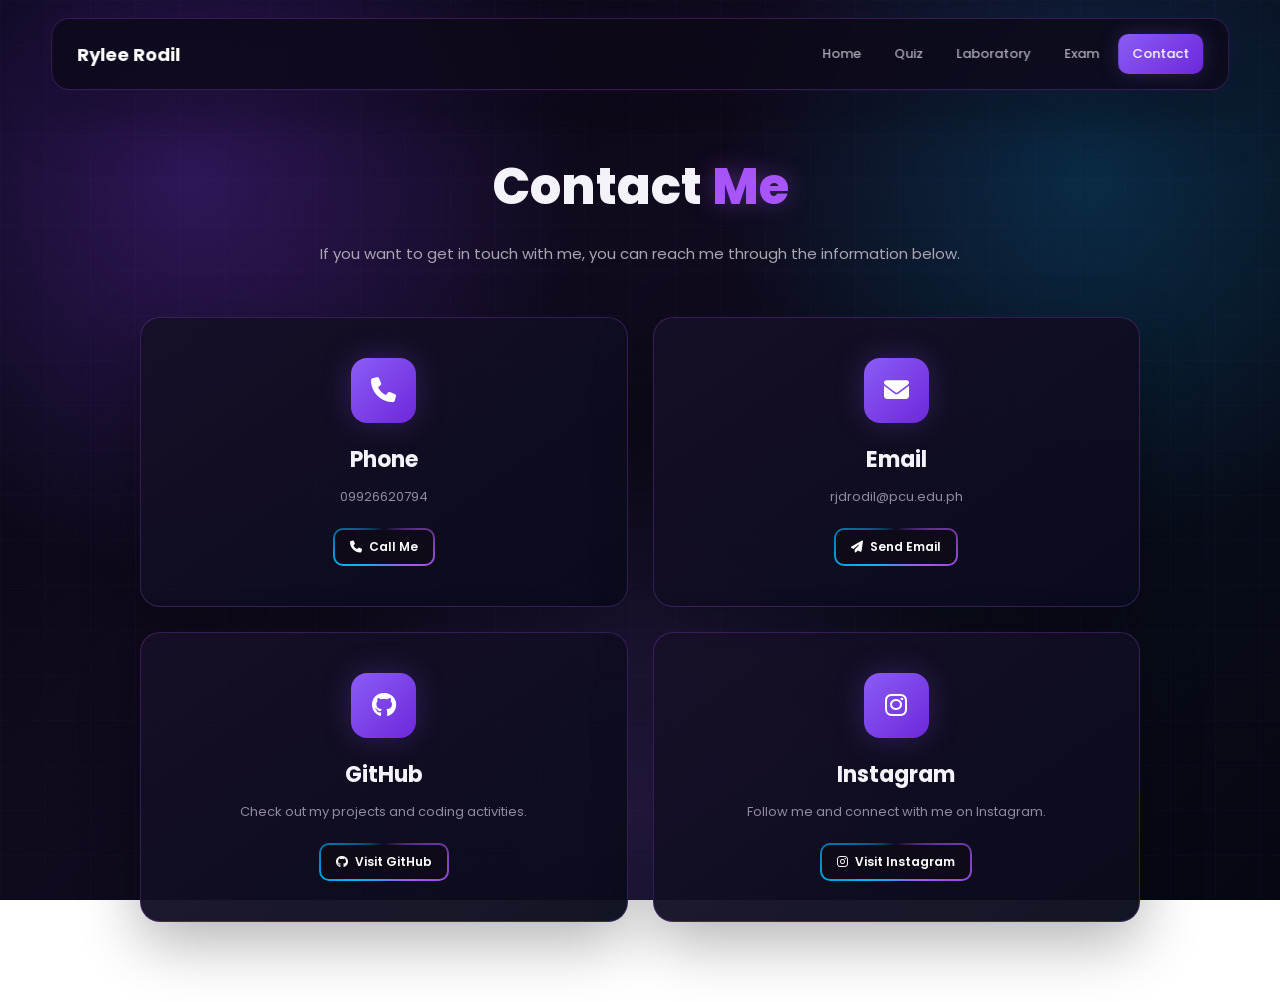
==== contact.html @ 82b848d8 "Add files via upload" ====
<!DOCTYPE html>
<html lang="en">

<head>
    <meta charset="UTF-8">
    <meta name="viewport" content="width=device-width, initial-scale=1.0">

    <link rel="stylesheet"
        href="https://cdnjs.cloudflare.com/ajax/libs/font-awesome/6.5.2/css/all.min.css">

    <link rel="stylesheet" href="style.css">

    <title>Contact | Rylee Rodil</title>
</head>

<body>

    <!-- NAVIGATION -->
    <header>

        <a href="index.html" class="logo">
            Rylee Rodil
        </a>

        <nav>
            <a href="index.html">Home</a>
            <a href="quiz.html">Quiz</a>
            <a href="laboratory.html">Laboratory</a>
            <a href="exam.html">Exam</a>
            <a href="contact.html" class="active">Contact</a>
        </nav>

    </header>


    <!-- CONTACT PAGE -->
    <section class="portfolio-page contact-page">

        <div class="page-title">

            <h1>Contact <span>Me</span></h1>

            <p>
                If you want to get in touch with me,
                you can reach me through the information below.
            </p>

        </div>


        <div class="contact-container">


            <!-- PHONE -->
            <div class="contact-card">

                <i class="fa-solid fa-phone"></i>

                <h2>Phone</h2>

                <p>
                    09926620794
                </p>

                <a href="tel:09926620794"
                   class="contact-button">

                    <i class="fa-solid fa-phone"></i>
                    Call Me

                </a>

            </div>


            <!-- EMAIL -->
            <div class="contact-card">

                <i class="fa-solid fa-envelope"></i>

                <h2>Email</h2>

                <p>
                    rjdrodil@pcu.edu.ph
                </p>

                <a href="mailto:rjdrodil@pcu.edu.ph"
                   class="contact-button">

                    <i class="fa-solid fa-paper-plane"></i>
                    Send Email

                </a>

            </div>


            <!-- GITHUB -->
            <div class="contact-card">

                <i class="fa-brands fa-github"></i>

                <h2>GitHub</h2>

                <p>
                    Check out my projects and coding activities.
                </p>

                <a href="https://github.com/rylerodil/MY-PORTFOLIO"
                   target="_blank"
                   class="contact-button">

                    <i class="fa-brands fa-github"></i>
                    Visit GitHub

                </a>

            </div>


            <!-- INSTAGRAM -->
            <div class="contact-card">

                <i class="fa-brands fa-instagram"></i>

                <h2>Instagram</h2>

                <p>
                    Follow me and connect with me on Instagram.
                </p>

                <a href="https://www.instagram.com/rjr.ryy/"
                   target="_blank"
                   class="contact-button">

                    <i class="fa-brands fa-instagram"></i>
                    Visit Instagram

                </a>

            </div>


        </div>

    </section>

</body>

</html>
---- style.css ----
@import url('https://fonts.googleapis.com/css2?family=DM+Mono:wght@400;500&family=Poppins:wght@400;500;600;700;800&display=swap');

/* =====================================================
   RESET
===================================================== */

* {
    margin: 0;
    padding: 0;
    box-sizing: border-box;
    text-decoration: none;
    border: none;
    outline: none;
}

html {
    font-size: 62.5%;
    scroll-behavior: smooth;
}

body {
    min-height: 100vh;
    color: #f5f3fa;
    font-family: 'Poppins', sans-serif;
    overflow-x: hidden;

    background:
        radial-gradient(
            circle at 15% 20%,
            rgba(124, 58, 237, .30),
            transparent 30%
        ),

        radial-gradient(
            circle at 85% 20%,
            rgba(0, 183, 255, .18),
            transparent 28%
        ),

        radial-gradient(
            circle at 50% 90%,
            rgba(168, 85, 247, .20),
            transparent 35%
        ),

        linear-gradient(
            135deg,
            #080612 0%,
            #100a1d 40%,
            #090d1b 70%,
            #050812 100%
        );

    background-attachment: fixed;
}

/* =====================================================
   GLOBAL GRID
===================================================== */

body::before {
    content: "";
    position: fixed;
    inset: 0;

    background-image:
        linear-gradient(
            rgba(139, 92, 246, .035) 1px,
            transparent 1px
        ),

        linear-gradient(
            90deg,
            rgba(139, 92, 246, .035) 1px,
            transparent 1px
        );

    background-size: 45px 45px;
    pointer-events: none;
    z-index: -1;
}

/* =====================================================
   HEADER
===================================================== */

header {
    position: fixed;
    top: 18px;
    left: 50%;

    transform: translateX(-50%);

    width: 92%;
    max-width: 1250px;
    min-height: 72px;

    padding: 0 2.5rem;

    display: flex;
    align-items: center;
    justify-content: space-between;

    background: rgba(13, 9, 25, .82);

    border: 1px solid rgba(168, 85, 247, .25);

    border-radius: 18px;

    box-shadow:
        0 20px 60px rgba(0, 0, 0, .35),
        0 0 35px rgba(139, 92, 246, .08);

    backdrop-filter: blur(20px);

    z-index: 1000;

    transition: .3s ease;
}

header:hover {
    border-color: rgba(168, 85, 247, .55);

    box-shadow:
        0 20px 60px rgba(0, 0, 0, .45),
        0 0 40px rgba(139, 92, 246, .15);
}

/* =====================================================
   LOGO
===================================================== */

.logo {
    display: flex;
    align-items: center;
    gap: 10px;

    color: #fff;

    font-size: 1.8rem;
    font-weight: 700;
}

.logo-icon {
    width: 40px;
    height: 40px;

    display: flex;
    align-items: center;
    justify-content: center;

    background:
        linear-gradient(
            135deg,
            #a855f7,
            #6d28d9
        );

    border-radius: 10px;

    font-family: 'DM Mono', monospace;
    font-size: 1.3rem;

    box-shadow:
        0 0 20px rgba(139, 92, 246, .35);

    transition: .3s ease;
}

.logo:hover .logo-icon {
    transform: rotate(-5deg) scale(1.05);

    box-shadow:
        0 0 30px rgba(139, 92, 246, .55);
}

/* =====================================================
   EDITABLE NAME
===================================================== */

.editable-name {
    min-width: 120px;

    padding: 3px 6px;

    color: #fff;

    border-radius: 5px;

    cursor: text;

    transition: .3s ease;
}

.editable-name:hover {
    background: rgba(139, 92, 246, .12);
}

.editable-name:focus {
    background: rgba(139, 92, 246, .20);

    box-shadow:
        0 0 12px rgba(139, 92, 246, .25);
}

/* =====================================================
   NAVIGATION
===================================================== */

nav {
    display: flex;
    align-items: center;
    gap: .5rem;
}

nav a {
    position: relative;

    padding: 1rem 1.4rem;

    color: #aaa5b3;

    font-size: 1.3rem;
    font-weight: 500;

    border-radius: 10px;

    transition: .3s ease;
}

nav a:hover {
    color: #fff;

    background:
        rgba(139, 92, 246, .10);

    transform: translateY(-2px);
}

nav a::after {
    content: "";

    position: absolute;

    left: 50%;
    bottom: 5px;

    width: 0;
    height: 2px;

    background: #a855f7;

    transform: translateX(-50%);

    transition: .3s ease;
}

nav a:hover::after {
    width: 35%;
}

nav a.active {
    color: #fff;

    background:
        linear-gradient(
            135deg,
            #8b5cf6,
            #6d28d9
        );

    box-shadow:
        0 0 20px rgba(139, 92, 246, .25);
}

/* =====================================================
   GENERAL SECTIONS
===================================================== */

section {
    position: relative;

    min-height: 100vh;

    padding:
        13rem 7%
        7rem;

    overflow: hidden;
}

/* =====================================================
   HOME
===================================================== */

.home {
    max-width: 1400px;

    margin: auto;

    display: grid;

    grid-template-columns:
        .9fr 1.1fr;

    align-items: center;

    gap: 8rem;
}

/* =====================================================
   BACKGROUND CIRCLES
===================================================== */

.background-circle {
    position: absolute;

    border-radius: 50%;

    pointer-events: none;

    filter: blur(5px);
}

.circle-one {
    width: 300px;
    height: 300px;

    top: 15%;
    left: -150px;

    background:
        rgba(139, 92, 246, .12);

    box-shadow:
        0 0 150px
        rgba(139, 92, 246, .25);
}

.circle-two {
    width: 250px;
    height: 250px;

    right: -100px;
    top: 30%;

    background:
        rgba(0, 183, 255, .10);

    box-shadow:
        0 0 150px
        rgba(0, 183, 255, .20);
}

.circle-three {
    width: 200px;
    height: 200px;

    left: 45%;
    bottom: -100px;

    background:
        rgba(168, 85, 247, .12);

    box-shadow:
        0 0 120px
        rgba(168, 85, 247, .20);
}

/* =====================================================
   HOME IMAGE
===================================================== */

.home-img {
    position: relative;

    display: flex;

    flex-direction: column;

    align-items: center;

    justify-content: center;

    z-index: 2;
}

/* =====================================================
   IMAGE FRAME
===================================================== */

.image-frame {
    position: relative;

    width: 350px;

    height: auto;

    display: flex;

    flex-direction: column;

    align-items: center;

    justify-content: center;

    padding-bottom: 0;
}

.image-frame::before {
    content: "";

    position: absolute;

    width: 350px;
    height: 430px;

    border-radius: 28px;

    background:
        linear-gradient(
            135deg,
            #a855f7,
            #6d28d9,
            #2563eb
        );

    transform: rotate(-7deg);

    box-shadow:

        0 0 45px
        rgba(139, 92, 246, .25),

        0 0 100px
        rgba(37, 99, 235, .10);

    z-index: -1;
}

/* =====================================================
   PROFILE IMAGE
===================================================== */

.home-img img {
    width: 340px;
    height: 420px;

    object-fit: cover;

    border-radius: 24px;

    border: 8px solid #0d0916;

    box-shadow:

        0 30px 70px
        rgba(0, 0, 0, .55),

        0 0 40px
        rgba(139, 92, 246, .18);

    animation:
        floatingImage 4s ease-in-out infinite;

    transition: .4s ease;

    background:
        linear-gradient(
            135deg,
            rgba(139, 92, 246, .12),
            rgba(37, 99, 235, .10)
        );
}

.home-img:hover img {
    transform:
        translateY(-10px)
        scale(1.02);

    box-shadow:

        0 35px 80px
        rgba(0, 0, 0, .65),

        0 0 55px
        rgba(139, 92, 246, .35);
}

/* =====================================================
   IMAGE UPLOAD BUTTON
===================================================== */

.image-upload-button {
    position: relative;

    display: inline-flex;

    align-items: center;
    justify-content: center;

    gap: .8rem;

    margin-top: 1.8rem;

    padding: 1.2rem 2.2rem;

    color: #ffffff;

    background: rgba(10, 8, 20, .75);

    border-radius: 12px;

    font-size: 1.2rem;

    font-weight: 600;

    cursor: pointer;

    z-index: 10;

    overflow: hidden;

    isolation: isolate;

    transition: .3s ease;

    box-shadow:
        0 8px 25px
        rgba(0, 0, 0, .35);
}

.image-upload-button::before {
    content: "";

    position: absolute;

    inset: -2px;

    background:
        conic-gradient(
            from 0deg,
            transparent 0deg,
            transparent 45deg,
            #a855f7 80deg,
            #00b7ff 130deg,
            transparent 180deg,
            transparent 225deg,
            #a855f7 280deg,
            #00b7ff 330deg,
            transparent 360deg
        );

    border-radius: 14px;

    animation:
        rotateBorder 3s linear infinite;

    z-index: -2;
}

.image-upload-button::after {
    content: "";

    position: absolute;

    inset: 2px;

    background:
        rgba(10, 8, 20, .95);

    border-radius: 10px;

    z-index: -1;
}

.image-upload-button:hover {
    transform: translateY(-4px);

    color: #fff;

    box-shadow:
        0 12px 35px
        rgba(139, 92, 246, .30);
}

.image-upload-button i {
    color: #ffffff;

    transition: .3s ease;
}

.image-upload-button:hover i {
    transform:
        rotate(-10deg)
        scale(1.1);
}

/* =====================================================
   ROTATING BORDER
===================================================== */

@keyframes rotateBorder {
    from {
        transform: rotate(0deg);
    }

    to {
        transform: rotate(360deg);
    }
}

/* =====================================================
   IMAGE NOTE
===================================================== */

.image-note {
    margin-top: 1.5rem;

    color: #716b7d;

    font-size: 1.1rem;

    text-align: center;
}

.image-note i {
    color: #a855f7;

    margin-right: .5rem;
}

/* =====================================================
   HOME CONTENT
===================================================== */

.home-content {
    position: relative;

    z-index: 2;
}

/* =====================================================
   PORTFOLIO LABEL
===================================================== */

.portfolio-label {
    display: inline-flex;

    align-items: center;

    gap: .8rem;

    margin-bottom: 2rem;

    padding:
        .8rem 1.5rem;

    color: #c4a7ff;

    background:
        rgba(139, 92, 246, .07);

    border:
        1px solid
        rgba(168, 85, 247, .4);

    border-radius: 20px;

    font-family:
        'DM Mono',
        monospace;

    font-size: 1.1rem;

    letter-spacing: .12rem;

    box-shadow:
        0 0 20px
        rgba(139, 92, 246, .08);
}

.portfolio-label i {
    color: #a855f7;
}

/* =====================================================
   HOME HEADING
===================================================== */

.home-content h1 {
    font-size: 6.5rem;

    line-height: 1.05;

    font-weight: 800;

    letter-spacing: -.3rem;

    margin-bottom: 1.5rem;
}

.home-content h1 span {
    color: #a855f7;

    text-shadow:
        0 0 25px
        rgba(168, 85, 247, .35);
}

/* =====================================================
   SUBTITLE
===================================================== */

.home-content h3 {
    color: #b794f4;

    font-family:
        'DM Mono',
        monospace;

    font-size: 2rem;

    font-weight: 400;

    margin-bottom: 2.5rem;
}

.terminal-symbol {
    color: #00b7ff;

    margin-right: .8rem;
}

/* =====================================================
   EDITABLE HOME DESCRIPTION
===================================================== */

.editable-box {
    width: 100%;

    max-width: 700px;
}

.editable-box textarea {
    width: 100%;

    min-height: 150px;

    padding:
        1.7rem 2rem;

    color: #b7b1c1;

    background:
        rgba(255, 255, 255, .035);

    border:
        1px solid
        rgba(139, 92, 246, .30);

    border-radius: 14px;

    font-family:
        'Poppins',
        sans-serif;

    font-size: 1.4rem;

    line-height: 1.8;

    resize: vertical;

    transition: .3s ease;
}

.editable-box textarea:hover {
    border-color:
        rgba(168, 85, 247, .55);
}

.editable-box textarea:focus {
    color: #ddd8e5;

    border-color:
        #a855f7;

    background:
        rgba(139, 92, 246, .06);

    box-shadow:
        0 0 25px
        rgba(139, 92, 246, .15);
}

/* =====================================================
   SOCIAL ICONS
===================================================== */

.social-icons {
    display: flex;

    gap: 1rem;

    margin-top: 2.5rem;
}

.social-icons a {
    position: relative;

    width: 48px;
    height: 48px;

    display: flex;

    align-items: center;
    justify-content: center;

    color: #aaa5b3;

    background:
        rgba(18, 14, 25, .85);

    border-radius: 11px;

    font-size: 1.8rem;

    transition: .3s ease;

    overflow: hidden;

    isolation: isolate;
}

.social-icons a::before {
    content: "";

    position: absolute;

    inset: -2px;

    background:
        conic-gradient(
            from 0deg,
            transparent,
            #a855f7,
            #00b7ff,
            transparent,
            #a855f7,
            transparent
        );

    animation:
        rotateBorder 3s linear infinite;

    z-index: -2;
}

.social-icons a::after {
    content: "";

    position: absolute;

    inset: 2px;

    background:
        #120e19;

    border-radius: 9px;

    z-index: -1;
}

.social-icons a:hover {
    color: #fff;

    transform:
        translateY(-6px);

    box-shadow:
        0 0 25px
        rgba(139, 92, 246, .45);
}

/* =====================================================
   ABOUT SECTION
===================================================== */

.about-section {
    min-height: 100vh;

    display: flex;

    align-items: center;
    justify-content: center;

    padding:
        10rem 7%;
}

/* =====================================================
   ABOUT BACKGROUND
===================================================== */

.about-background-grid {
    position: absolute;

    inset: 0;

    background-image:

        linear-gradient(
            rgba(139, 92, 246, .045) 1px,
            transparent 1px
        ),

        linear-gradient(
            90deg,
            rgba(139, 92, 246, .045) 1px,
            transparent 1px
        );

    background-size: 50px 50px;

    mask-image:
        linear-gradient(
            to bottom,
            transparent,
            black 20%,
            black 80%,
            transparent
        );

    pointer-events: none;
}

/* =====================================================
   ABOUT BOX
===================================================== */

.about-me {
    position: relative;

    width: 100%;

    max-width: 1050px;

    padding:
        5rem 6rem;

    display: flex;

    gap: 4rem;

    background:

        linear-gradient(
            145deg,
            rgba(24, 15, 39, .95),
            rgba(9, 12, 28, .96)
        );

    border:
        1px solid
        rgba(168, 85, 247, .30);

    border-radius: 25px;

    box-shadow:

        0 30px 80px
        rgba(0, 0, 0, .45),

        0 0 60px
        rgba(139, 92, 246, .08);

    backdrop-filter: blur(20px);

    overflow: hidden;

    transition: .4s ease;
}

.about-me:hover {
    transform:
        translateY(-7px);

    border-color:
        rgba(168, 85, 247, .55);

    box-shadow:

        0 35px 90px
        rgba(0, 0, 0, .55),

        0 0 70px
        rgba(139, 92, 246, .15);
}

/* =====================================================
   ABOUT CONTENT
===================================================== */

.about-content {
    position: relative;

    width: 100%;

    z-index: 2;
}

.about-small-title {
    color: #b794f4;

    font-family:
        'DM Mono',
        monospace;

    font-size: 1.1rem;

    letter-spacing: .2rem;

    margin-bottom: 1rem;
}

.about-me h2 {
    color: #fff;

    font-size: 4rem;

    font-weight: 700;

    margin-bottom: 1.5rem;
}

.about-me h2 span {
    color: #a855f7;

    text-shadow:
        0 0 20px
        rgba(168, 85, 247, .30);
}

.purple-line {
    width: 80px;

    height: 4px;

    margin-bottom: 2.5rem;

    background:
        linear-gradient(
            90deg,
            #a855f7,
            #6d28d9
        );

    border-radius: 10px;

    box-shadow:
        0 0 15px
        rgba(168, 85, 247, .45);
}

/* =====================================================
   ABOUT TEXTAREA
===================================================== */

.about-me textarea {
    display: block;

    width: 100%;

    min-height: 210px;

    padding:
        2rem 2.2rem;

    color: #b7b1c1;

    background:
        rgba(255, 255, 255, .035);

    border:
        1px solid
        rgba(139, 92, 246, .30);

    border-radius: 15px;

    font-family:
        'Poppins',
        sans-serif;

    font-size: 1.45rem;

    line-height: 1.9;

    resize: vertical;

    transition: .3s ease;
}

.about-me textarea:hover {
    border-color:
        rgba(168, 85, 247, .55);
}

.about-me textarea:focus {
    color: #ddd8e5;

    background:
        rgba(139, 92, 246, .06);

    border-color:
        #a855f7;

    box-shadow:
        0 0 25px
        rgba(139, 92, 246, .15);
}

/* =====================================================
   ABOUT TAGS
===================================================== */

.about-tags {
    display: flex;

    flex-wrap: wrap;

    gap: 1rem;

    margin-top: 2rem;
}

.about-tags span {
    position: relative;

    display: inline-flex;

    align-items: center;

    gap: .7rem;

    padding:
        .8rem 1.2rem;

    color: #aaa5b3;

    background:
        rgba(18, 14, 25, .85);

    border-radius: 20px;

    font-size: 1.1rem;

    overflow: hidden;

    isolation: isolate;
}

.about-tags span::before {
    content: "";

    position: absolute;

    inset: -2px;

    background:
        conic-gradient(
            from 0deg,
            transparent,
            #a855f7,
            #00b7ff,
            transparent
        );

    animation:
        rotateBorder 4s linear infinite;

    z-index: -2;
}

.about-tags span::after {
    content: "";

    position: absolute;

    inset: 2px;

    background: #120e19;

    border-radius: 18px;

    z-index: -1;
}

.about-tags i {
    color: #a855f7;
}

/* =====================================================
   GENERAL PORTFOLIO PAGES
===================================================== */

.portfolio-page {
    min-height: 100vh;

    padding:
        15rem 7%
        8rem;

    max-width: 1400px;

    margin: auto;
}

/* =====================================================
   PAGE TITLE
===================================================== */

.page-title {
    text-align: center;

    max-width: 800px;

    margin:
        0 auto 5rem;
}

.page-title h1 {
    font-size: 5rem;

    font-weight: 800;

    margin-bottom: 1.5rem;
}

.page-title h1 span {
    color: #a855f7;

    text-shadow:
        0 0 25px
        rgba(168, 85, 247, .35);
}

.page-title p {
    color: #aaa5b3;

    font-size: 1.5rem;

    line-height: 1.8;
}

/* =====================================================
   UPLOAD CONTAINER
===================================================== */

.upload-container {
    width: 100%;

    max-width: 850px;

    margin:
        0 auto 5rem;

    padding: 5rem 4rem;

    text-align: center;

    background:
        linear-gradient(
            145deg,
            rgba(24, 15, 39, .95),
            rgba(9, 12, 28, .96)
        );

    border:
        1px solid
        rgba(168, 85, 247, .30);

    border-radius: 25px;

    box-shadow:

        0 30px 80px
        rgba(0, 0, 0, .40),

        0 0 60px
        rgba(139, 92, 246, .08);

    backdrop-filter: blur(20px);

    transition: .4s ease;
}

.upload-container:hover {
    transform:
        translateY(-5px);

    border-color:
        rgba(168, 85, 247, .55);
}

/* =====================================================
   UPLOAD ICON
===================================================== */

.upload-icon {
    width: 75px;
    height: 75px;

    margin:
        0 auto 2rem;

    display: flex;

    align-items: center;
    justify-content: center;

    color: #ffffff;

    background:
        linear-gradient(
            135deg,
            #8b5cf6,
            #6d28d9
        );

    border-radius: 20px;

    font-size: 3rem;

    box-shadow:
        0 0 35px
        rgba(139, 92, 246, .30);
}

.upload-container h2 {
    font-size: 2.5rem;

    margin-bottom: 1rem;
}

.upload-container > p {
    color: #8f899b;

    font-size: 1.3rem;

    margin-bottom: 2.5rem;
}

/* =====================================================
   FILE INPUT
===================================================== */

.upload-container input[type="file"] {
    display: none;
}

/* =====================================================
   UPLOAD BUTTON
===================================================== */

.upload-button {
    position: relative;

    display: inline-flex;

    align-items: center;
    justify-content: center;

    gap: .8rem;

    padding:
        1.2rem 2rem;

    color: #fff;

    background: #0e0a18;

    border-radius: 12px;

    font-size: 1.3rem;

    font-weight: 600;

    cursor: pointer;

    overflow: hidden;

    isolation: isolate;

    transition: .3s ease;
}

.upload-button::before {
    content: "";

    position: absolute;

    inset: -2px;

    background:
        conic-gradient(
            from 0deg,
            transparent,
            #a855f7,
            #00b7ff,
            transparent,
            #a855f7,
            transparent
        );

    animation:
        rotateBorder 3s linear infinite;

    z-index: -2;
}

.upload-button::after {
    content: "";

    position: absolute;

    inset: 2px;

    background: #0e0a18;

    border-radius: 10px;

    z-index: -1;
}

.upload-button:hover {
    transform:
        translateY(-4px);

    box-shadow:
        0 10px 25px
        rgba(139, 92, 246, .25);
}

/* =====================================================
   PREVIEW GALLERY
===================================================== */

.preview-gallery {
    display: grid;

    grid-template-columns:
        repeat(auto-fill, minmax(130px, 1fr));

    gap: 1.5rem;

    margin-top: 3rem;

    text-align: left;
}

.preview-gallery img {
    width: 100%;

    height: 140px;

    object-fit: cover;

    border-radius: 12px;

    border:
        1px solid
        rgba(168, 85, 247, .30);

    box-shadow:
        0 10px 25px
        rgba(0, 0, 0, .25);

    cursor: zoom-in;

    transition: .3s ease;
}

.preview-gallery img:hover {
    transform:
        scale(1.04);

    border-color:
        #a855f7;

    box-shadow:
        0 0 25px
        rgba(168, 85, 247, .30);
}

/* =====================================================
   SUBMIT BUTTON
===================================================== */

.submit-button {
    position: relative;

    display: inline-flex;

    align-items: center;
    justify-content: center;

    gap: .8rem;

    margin-top: 3rem;

    padding:
        1.2rem 2rem;

    color: #fff;

    background: #0e0a18;

    border-radius: 12px;

    font-family:
        'Poppins',
        sans-serif;

    font-size: 1.3rem;

    font-weight: 600;

    cursor: pointer;

    overflow: hidden;

    isolation: isolate;

    transition: .3s ease;
}

.submit-button::before {
    content: "";

    position: absolute;

    inset: -2px;

    background:
        conic-gradient(
            from 0deg,
            transparent,
            #2563eb,
            #a855f7,
            transparent
        );

    animation:
        rotateBorder 3s linear infinite;

    z-index: -2;
}

.submit-button::after {
    content: "";

    position: absolute;

    inset: 2px;

    background: #0e0a18;

    border-radius: 10px;

    z-index: -1;
}

.submit-button:hover {
    transform:
        translateY(-4px);

    box-shadow:
        0 10px 25px
        rgba(139, 92, 246, .25);
}

/* =====================================================
   SUBMISSION GALLERY
===================================================== */

.submission-gallery {
    width: 100%;

    display: grid;

    grid-template-columns:
        repeat(auto-fill, minmax(250px, 1fr));

    gap: 2.5rem;
}

/* =====================================================
   SUBMISSION CARD
===================================================== */

.submission-card {
    padding: 1.5rem;

    background:
        rgba(18, 14, 29, .90);

    border:
        1px solid
        rgba(168, 85, 247, .25);

    border-radius: 18px;

    box-shadow:
        0 20px 50px
        rgba(0, 0, 0, .30);

    transition: .3s ease;

    text-align: center;
}

.submission-card:hover {
    transform:
        translateY(-7px);

    border-color:
        rgba(168, 85, 247, .55);
}

.submission-card img {
    width: 100%;

    height: 280px;

    object-fit: cover;

    border-radius: 12px;

    margin-bottom: 1.5rem;

    cursor: zoom-in;

    transition: .3s ease;
}

.submission-card img:hover {
    transform:
        scale(1.02);

    box-shadow:
        0 0 30px
        rgba(168, 85, 247, .30);
}

.submission-card h3 {
    color: #fff;

    font-size: 1.7rem;

    margin-bottom: .5rem;
}

.submission-card p {
    color: #777181;

    font-size: 1.2rem;

    margin-bottom: 1.5rem;
}

/* =====================================================
   DELETE BUTTON
===================================================== */

.delete-button {
    display: inline-flex;

    align-items: center;
    justify-content: center;

    gap: .7rem;

    padding:
        .9rem 1.4rem;

    color: #fff;

    background:
        rgba(239, 68, 68, .12);

    border:
        1px solid
        rgba(239, 68, 68, .30);

    border-radius: 9px;

    font-family:
        'Poppins',
        sans-serif;

    font-size: 1.1rem;

    cursor: pointer;

    transition: .3s ease;
}

.delete-button:hover {
    background:
        #dc2626;

    border-color:
        #ef4444;

    transform:
        translateY(-2px);
}

/* =====================================================
   IMAGE ZOOM MODAL
===================================================== */

.image-modal {
    display: none;

    position: fixed;

    inset: 0;

    width: 100%;
    height: 100%;

    padding: 3rem;

    background:
        rgba(0, 0, 0, .90);

    backdrop-filter:
        blur(10px);

    align-items: center;
    justify-content: center;

    z-index: 9999;

    cursor: zoom-out;
}

.image-modal.active {
    display: flex;
}

.image-modal img {
    max-width: 90%;
    max-height: 90%;

    object-fit: contain;

    border-radius: 12px;

    border:
        3px solid
        rgba(168, 85, 247, .65);

    box-shadow:
        0 0 60px
        rgba(139, 92, 246, .35);

    animation:
        zoomIn .3s ease;
}

.image-modal .close-modal {
    position: absolute;

    top: 25px;
    right: 35px;

    width: 50px;
    height: 50px;

    display: flex;

    align-items: center;
    justify-content: center;

    color: #fff;

    background:
        rgba(18, 14, 29, .90);

    border:
        1px solid
        rgba(168, 85, 247, .45);

    border-radius: 50%;

    font-size: 2.2rem;

    cursor: pointer;

    transition: .3s ease;
}

.image-modal .close-modal:hover {
    background:
        #a855f7;

    transform:
        rotate(90deg)
        scale(1.1);
}

@keyframes zoomIn {
    from {
        opacity: 0;
        transform: scale(.7);
    }

    to {
        opacity: 1;
        transform: scale(1);
    }
}

/* =====================================================
   CONTACT PAGE
===================================================== */

.contact-page {
    display: block;
}

.contact-container {
    width: 100%;

    display: grid;

    grid-template-columns:
        repeat(2, 1fr);

    gap: 2.5rem;

    max-width: 1000px;

    margin: auto;
}

/* =====================================================
   CONTACT CARD
===================================================== */

.contact-card {
    padding:
        4rem 3rem;

    text-align: center;

    background:
        linear-gradient(
            145deg,
            rgba(24, 15, 39, .95),
            rgba(9, 12, 28, .96)
        );

    border:
        1px solid
        rgba(168, 85, 247, .25);

    border-radius: 20px;

    box-shadow:
        0 20px 60px
        rgba(0, 0, 0, .30);

    transition: .4s ease;
}

.contact-card:hover {
    transform:
        translateY(-8px);

    border-color:
        rgba(168, 85, 247, .55);
}

.contact-card > i {
    width: 65px;
    height: 65px;

    margin:
        0 auto 2rem;

    display: flex;

    align-items: center;
    justify-content: center;

    color: #fff;

    background:
        linear-gradient(
            135deg,
            #8b5cf6,
            #6d28d9
        );

    border-radius: 16px;

    font-size: 2.5rem;

    box-shadow:
        0 0 30px
        rgba(139, 92, 246, .25);
}

.contact-card h2 {
    font-size: 2.2rem;

    margin-bottom: 1rem;
}

.contact-card p {
    color: #918a9d;

    font-size: 1.3rem;

    line-height: 1.7;

    margin-bottom: 2rem;
}

/* =====================================================
   CONTACT BUTTON
===================================================== */

.contact-button {
    position: relative;

    display: inline-flex;

    align-items: center;
    justify-content: center;

    gap: .7rem;

    padding:
        1rem 1.7rem;

    color: #fff;

    background: #0e0a18;

    border-radius: 10px;

    font-size: 1.2rem;

    font-weight: 600;

    overflow: hidden;

    isolation: isolate;

    transition: .3s ease;
}

.contact-button::before {
    content: "";

    position: absolute;

    inset: -2px;

    background:
        conic-gradient(
            from 0deg,
            transparent,
            #a855f7,
            #00b7ff,
            transparent
        );

    animation:
        rotateBorder 3s linear infinite;

    z-index: -2;
}

.contact-button::after {
    content: "";

    position: absolute;

    inset: 2px;

    background: #0e0a18;

    border-radius: 8px;

    z-index: -1;
}

.contact-button:hover {
    transform:
        translateY(-3px);

    box-shadow:
        0 10px 25px
        rgba(139, 92, 246, .30);
}

/* =====================================================
   FOOTER
===================================================== */

footer {
    padding:
        3rem 7%;

    display: flex;

    align-items: center;

    justify-content: space-between;

    border-top:
        1px solid
        rgba(168, 85, 247, .12);

    background:
        rgba(7, 6, 15, .55);

    color: #716b7d;

    font-size: 1.1rem;
}

footer span {
    color: #5f5969;
}

/* =====================================================
   ANIMATION
===================================================== */

@keyframes floatingImage {

    0%,
    100% {
        transform:
            translateY(0);
    }

    50% {
        transform:
            translateY(-9px);
    }
}

/* =====================================================
   TABLET
===================================================== */

@media (max-width: 900px) {

    header {
        width: 95%;
    }

    nav a {
        padding:
            .8rem 1rem;

        font-size: 1.2rem;
    }

    .home {
        grid-template-columns:
            1fr;

        text-align: center;

        gap: 5rem;
    }

    .home-img {
        order: -1;
    }

    .home-content {
        display: flex;

        flex-direction: column;

        align-items: center;
    }

    .about-me {
        padding:
            4rem;
    }

    .contact-container {
        grid-template-columns:
            1fr 1fr;
    }

    .page-title h1 {
        font-size:
            4.5rem;
    }
}

/* =====================================================
   MOBILE
===================================================== */

@media (max-width: 600px) {

    header {
        padding: 1.3rem;

        flex-direction: column;

        gap: 1rem;
    }

    nav {
        flex-wrap: wrap;

        justify-content: center;
    }

    nav a {
        padding:
            .7rem .8rem;

        font-size: 1.05rem;
    }

    section {
        padding:
            15rem 5%
            6rem;
    }

    .home-content h1 {
        font-size:
            4rem;

        letter-spacing:
            -.15rem;
    }

    .home-content h3 {
        font-size:
            1.7rem;
    }

    .image-frame {
        width: 280px;

        height: auto;
    }

    .image-frame::before {
        width: 280px;

        height: 350px;
    }

    .home-img img {
        width: 270px;

        height: 340px;
    }

    .image-upload-button {
        margin-top: 1.5rem;

        font-size: 1rem;

        padding:
            .9rem 1.4rem;
    }

    .about-me {
        padding:
            3rem 2rem;

        border-radius: 18px;
    }

    .about-me h2 {
        font-size:
            3rem;
    }

    .about-me textarea {
        min-height:
            250px;

        font-size:
            1.3rem;

        padding:
            1.5rem;
    }

    .about-tags {
        flex-direction:
            column;

        align-items:
            flex-start;
    }

    .portfolio-page {
        padding:
            14rem 5%
            6rem;
    }

    .page-title {
        margin-bottom:
            3rem;
    }

    .page-title h1 {
        font-size:
            3.5rem;
    }

    .page-title p {
        font-size:
            1.2rem;
    }

    .upload-container {
        padding:
            3rem 2rem;

        border-radius:
            18px;
    }

    .upload-container h2 {
        font-size:
            2rem;
    }

    .preview-gallery {
        grid-template-columns:
            repeat(2, 1fr);

        gap:
            1rem;
    }

    .preview-gallery img {
        height:
            120px;
    }

    .submission-gallery {
        grid-template-columns:
            1fr;

        gap:
            2rem;
    }

    .submission-card img {
        height:
            300px;
    }

    .contact-container {
        grid-template-columns:
            1fr;
    }

    .contact-card {
        padding:
            3rem 2rem;
    }

    footer {
        flex-direction:
            column;

        gap:
            1rem;

        text-align:
            center;
    }

    .image-modal {
        padding:
            1.5rem;
    }

    .image-modal img {
        max-width:
            95%;

        max-height:
            80%;
    }

    .image-modal .close-modal {
        top: 15px;
        right: 15px;

        width: 45px;
        height: 45px;

        font-size:
            1.8rem;
    }
}
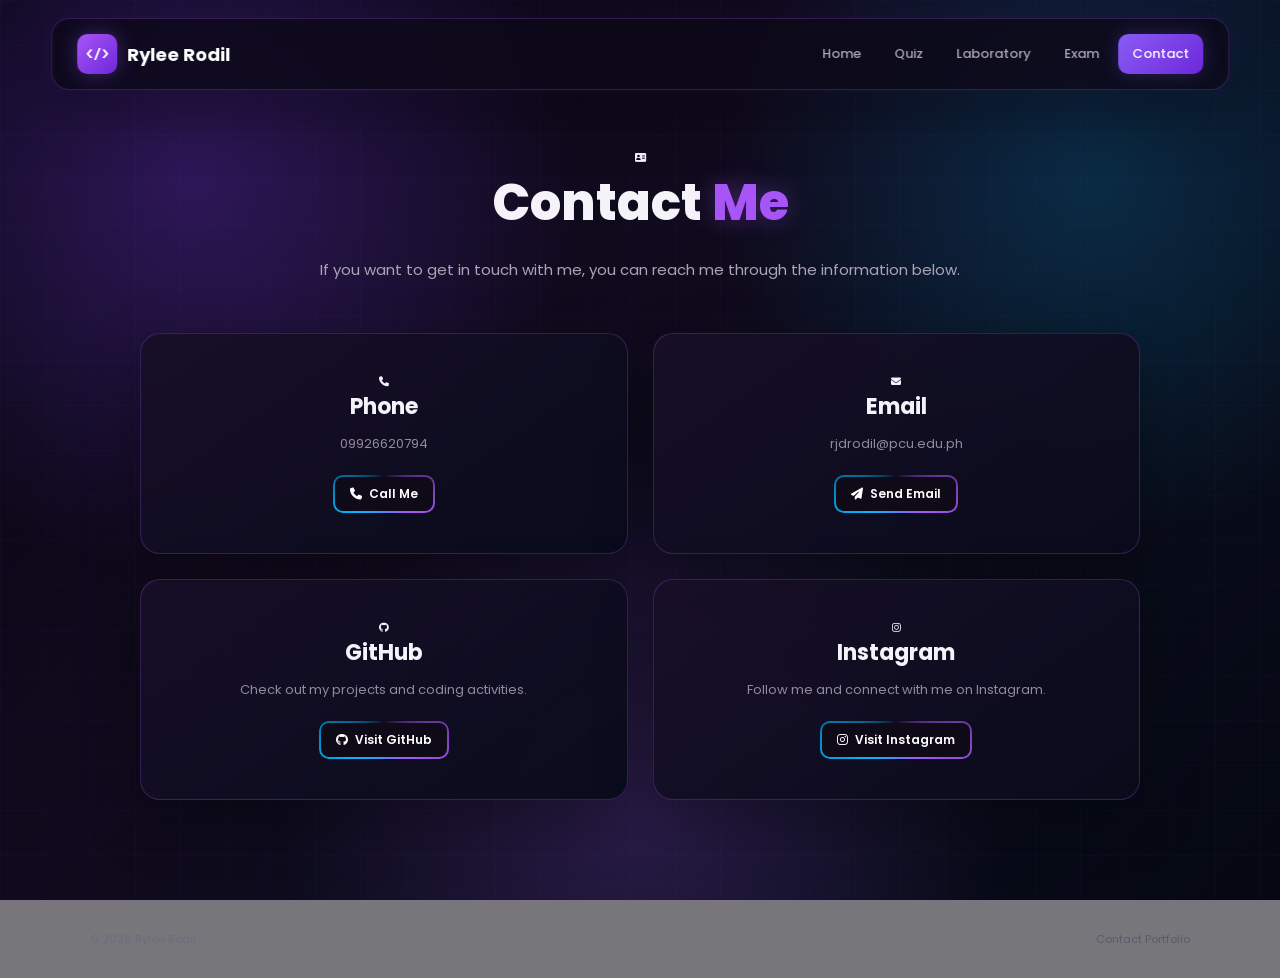
==== commit c555a553: "Update contact.html" ====
--- a/contact.html
+++ b/contact.html
@@ -2,6 +2,7 @@
 <html lang="en">
 
 <head>
+
     <meta charset="UTF-8">
     <meta name="viewport" content="width=device-width, initial-scale=1.0">
 
@@ -11,34 +12,71 @@
     <link rel="stylesheet" href="style.css">
 
     <title>Contact | Rylee Rodil</title>
+
 </head>
 
 <body>
+
+    <div class="stars"></div>
+    <div class="glow-orb orb-one"></div>
+    <div class="glow-orb orb-two"></div>
+
 
     <!-- NAVIGATION -->
     <header>
 
         <a href="index.html" class="logo">
-            Rylee Rodil
+
+            <span class="logo-icon">
+                &lt;/&gt;
+            </span>
+
+            <span>
+                Rylee Rodil
+            </span>
+
         </a>
 
+
         <nav>
-            <a href="index.html">Home</a>
-            <a href="quiz.html">Quiz</a>
-            <a href="laboratory.html">Laboratory</a>
-            <a href="exam.html">Exam</a>
-            <a href="contact.html" class="active">Contact</a>
+
+            <a href="index.html">
+                Home
+            </a>
+
+            <a href="quiz.html">
+                Quiz
+            </a>
+
+            <a href="laboratory.html">
+                Laboratory
+            </a>
+
+            <a href="exam.html">
+                Exam
+            </a>
+
+            <a href="contact.html" class="active">
+                Contact
+            </a>
+
         </nav>
 
     </header>
 
 
-    <!-- CONTACT PAGE -->
+    <!-- CONTACT -->
     <section class="portfolio-page contact-page">
 
-        <div class="page-title">
-
-            <h1>Contact <span>Me</span></h1>
+        <div class="page-title reveal-up">
+
+            <div class="page-icon">
+                <i class="fa-solid fa-address-card"></i>
+            </div>
+
+            <h1>
+                Contact <span>Me</span>
+            </h1>
 
             <p>
                 If you want to get in touch with me,
@@ -52,20 +90,27 @@
 
 
             <!-- PHONE -->
-            <div class="contact-card">
-
-                <i class="fa-solid fa-phone"></i>
-
-                <h2>Phone</h2>
+            <div class="contact-card reveal-up">
+
+                <div class="contact-icon">
+
+                    <i class="fa-solid fa-phone"></i>
+
+                </div>
+
+                <h2>
+                    Phone
+                </h2>
 
                 <p>
                     09926620794
                 </p>
 
                 <a href="tel:09926620794"
-                   class="contact-button">
+                    class="contact-button">
 
                     <i class="fa-solid fa-phone"></i>
+
                     Call Me
 
                 </a>
@@ -74,20 +119,27 @@
 
 
             <!-- EMAIL -->
-            <div class="contact-card">
-
-                <i class="fa-solid fa-envelope"></i>
-
-                <h2>Email</h2>
+            <div class="contact-card reveal-up">
+
+                <div class="contact-icon">
+
+                    <i class="fa-solid fa-envelope"></i>
+
+                </div>
+
+                <h2>
+                    Email
+                </h2>
 
                 <p>
                     rjdrodil@pcu.edu.ph
                 </p>
 
                 <a href="mailto:rjdrodil@pcu.edu.ph"
-                   class="contact-button">
+                    class="contact-button">
 
                     <i class="fa-solid fa-paper-plane"></i>
+
                     Send Email
 
                 </a>
@@ -96,21 +148,28 @@
 
 
             <!-- GITHUB -->
-            <div class="contact-card">
-
-                <i class="fa-brands fa-github"></i>
-
-                <h2>GitHub</h2>
+            <div class="contact-card reveal-up">
+
+                <div class="contact-icon">
+
+                    <i class="fa-brands fa-github"></i>
+
+                </div>
+
+                <h2>
+                    GitHub
+                </h2>
 
                 <p>
                     Check out my projects and coding activities.
                 </p>
 
                 <a href="https://github.com/rylerodil/MY-PORTFOLIO"
-                   target="_blank"
-                   class="contact-button">
+                    target="_blank"
+                    class="contact-button">
 
                     <i class="fa-brands fa-github"></i>
+
                     Visit GitHub
 
                 </a>
@@ -119,32 +178,54 @@
 
 
             <!-- INSTAGRAM -->
-            <div class="contact-card">
-
-                <i class="fa-brands fa-instagram"></i>
-
-                <h2>Instagram</h2>
+            <div class="contact-card reveal-up">
+
+                <div class="contact-icon">
+
+                    <i class="fa-brands fa-instagram"></i>
+
+                </div>
+
+                <h2>
+                    Instagram
+                </h2>
 
                 <p>
                     Follow me and connect with me on Instagram.
                 </p>
 
                 <a href="https://www.instagram.com/rjr.ryy/"
-                   target="_blank"
-                   class="contact-button">
+                    target="_blank"
+                    class="contact-button">
 
                     <i class="fa-brands fa-instagram"></i>
+
                     Visit Instagram
 
                 </a>
 
             </div>
 
-
         </div>
 
     </section>
 
+
+    <footer>
+
+        <p>
+            © 2026 Rylee Rodil
+        </p>
+
+        <span>
+            Contact Portfolio
+        </span>
+
+    </footer>
+
+
+    <script src="script.js"></script>
+
 </body>
 
-</html>+</html>
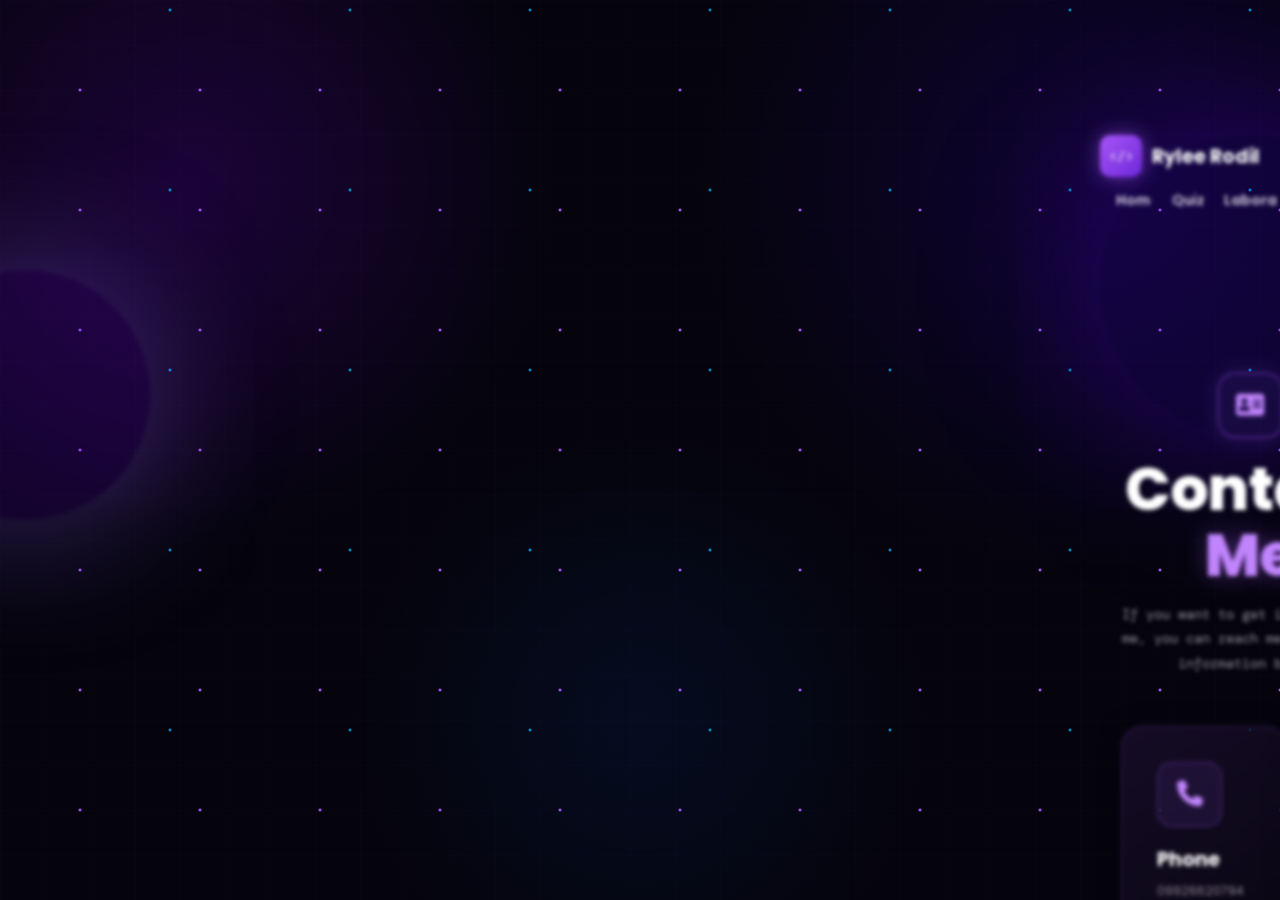
==== commit ecce30aa: "Update contact.html" ====
--- a/contact.html
+++ b/contact.html
@@ -19,12 +19,10 @@
 
     <div class="stars"></div>
     <div class="glow-orb orb-one"></div>
-    <div class="glow-orb orb-two"></div>
-
-
-    <!-- NAVIGATION -->
-    <header>
-
+    <div class="glow-orb orb-two"</div>
+
+
+    
         <a href="index.html" class="logo">
 
             <span class="logo-icon">
@@ -65,7 +63,7 @@
     </header>
 
 
-    <!-- CONTACT -->
+ 
     <section class="portfolio-page contact-page">
 
         <div class="page-title reveal-up">
@@ -89,7 +87,7 @@
         <div class="contact-container">
 
 
-            <!-- PHONE -->
+           
             <div class="contact-card reveal-up">
 
                 <div class="contact-icon">
@@ -118,7 +116,7 @@
             </div>
 
 
-            <!-- EMAIL -->
+            
             <div class="contact-card reveal-up">
 
                 <div class="contact-icon">
@@ -147,7 +145,7 @@
             </div>
 
 
-            <!-- GITHUB -->
+
             <div class="contact-card reveal-up">
 
                 <div class="contact-icon">
@@ -177,7 +175,7 @@
             </div>
 
 
-            <!-- INSTAGRAM -->
+            
             <div class="contact-card reveal-up">
 
                 <div class="contact-icon">
--- a/style.css
+++ b/style.css
@@ -1,4 +1,5 @@
 @import url('https://fonts.googleapis.com/css2?family=DM+Mono:wght@400;500&family=Poppins:wght@400;500;600;700;800&display=swap');
+
 
 /* =====================================================
    RESET
@@ -8,59 +9,443 @@
     margin: 0;
     padding: 0;
     box-sizing: border-box;
+    border: 0;
+    outline: 0;
     text-decoration: none;
-    border: none;
-    outline: none;
-}
+}
+
 
 html {
     font-size: 62.5%;
     scroll-behavior: smooth;
 }
 
+
 body {
     min-height: 100vh;
-    color: #f5f3fa;
-    font-family: 'Poppins', sans-serif;
+    color: #ffffff;
+    font-family: "Poppins", sans-serif;
     overflow-x: hidden;
 
     background:
         radial-gradient(
             circle at 15% 20%,
-            rgba(124, 58, 237, .30),
+            rgba(132, 0, 255, .18),
+            transparent 28%
+        ),
+        radial-gradient(
+            circle at 85% 20%,
+            rgba(75, 0, 255, .15),
             transparent 30%
         ),
-
         radial-gradient(
-            circle at 85% 20%,
-            rgba(0, 183, 255, .18),
-            transparent 28%
+            circle at 50% 80%,
+            rgba(0, 110, 255, .08),
+            transparent 30%
         ),
-
+        #05040d;
+
+    background-attachment: fixed;
+}
+
+
+body::before {
+    content: "";
+
+    position: fixed;
+
+    inset: 0;
+
+    pointer-events: none;
+
+    z-index: -5;
+
+    opacity: .5;
+
+    background-image:
+        linear-gradient(
+            rgba(139, 92, 246, .05) 1px,
+            transparent 1px
+        ),
+        linear-gradient(
+            90deg,
+            rgba(139, 92, 246, .05) 1px,
+            transparent 1px
+        );
+
+    background-size: 45px 45px;
+
+    animation: gridMove 15s linear infinite;
+}
+
+
+/* =====================================================
+   STARS
+===================================================== */
+
+.stars {
+    position: fixed;
+
+    inset: 0;
+
+    pointer-events: none;
+
+    z-index: -4;
+
+    background-image:
         radial-gradient(
-            circle at 50% 90%,
-            rgba(168, 85, 247, .20),
-            transparent 35%
+            circle,
+            rgba(168, 85, 247, .9) 1px,
+            transparent 2px
         ),
-
+        radial-gradient(
+            circle,
+            rgba(0, 183, 255, .7) 1px,
+            transparent 2px
+        );
+
+    background-size:
+        120px 120px,
+        180px 180px;
+
+    background-position:
+        20px 30px,
+        80px 100px;
+
+    animation: starsMove 18s linear infinite;
+}
+
+
+.glow-orb {
+    position: fixed;
+
+    border-radius: 50%;
+
+    filter: blur(2px);
+
+    pointer-events: none;
+
+    z-index: -3;
+
+    animation: orbFloat 7s ease-in-out infinite;
+}
+
+
+.orb-one {
+    width: 250px;
+    height: 250px;
+
+    left: -100px;
+    top: 30%;
+
+    background: rgba(119, 0, 255, .14);
+
+    box-shadow:
+        0 0 150px
+        rgba(139, 92, 246, .45);
+}
+
+
+.orb-two {
+    width: 300px;
+    height: 300px;
+
+    right: -120px;
+    top: 15%;
+
+    background: rgba(68, 0, 255, .12);
+
+    box-shadow:
+        0 0 180px
+        rgba(84, 0, 255, .4);
+
+    animation-delay: 2s;
+}
+
+
+.orb-three {
+    width: 220px;
+    height: 220px;
+
+    left: 45%;
+    bottom: -100px;
+
+    background: rgba(160, 0, 255, .1);
+
+    box-shadow:
+        0 0 140px
+        rgba(168, 85, 247, .4);
+
+    animation-delay: 4s;
+}
+
+
+/* =====================================================
+   HEADER
+===================================================== */
+
+header {
+
+    position: fixed;
+
+    top: 20px;
+
+    left: 50%;
+
+    transform: translateX(-50%);
+
+    width: 92%;
+
+    max-width: 1250px;
+
+    min-height: 72px;
+
+    padding: 0 2.4rem;
+
+    display: flex;
+
+    align-items: center;
+
+    justify-content: space-between;
+
+    background:
+        rgba(7, 5, 18, .78);
+
+    border:
+        1px solid
+        rgba(168, 85, 247, .45);
+
+    border-radius: 18px;
+
+    backdrop-filter: blur(20px);
+
+    box-shadow:
+        0 0 35px
+        rgba(106, 0, 255, .08),
+        inset 0 0 20px
+        rgba(168, 85, 247, .025);
+
+    z-index: 1000;
+
+    animation: headerIn .8s ease both;
+}
+
+
+.logo {
+
+    display: flex;
+
+    align-items: center;
+
+    gap: 1rem;
+
+    color: #ffffff;
+
+    font-size: 1.9rem;
+
+    font-weight: 700;
+
+    transition: .3s;
+}
+
+
+.logo:hover {
+    color: #cda7ff;
+}
+
+
+.logo-icon {
+
+    width: 42px;
+
+    height: 42px;
+
+    display: grid;
+
+    place-items: center;
+
+    border-radius: 10px;
+
+    background:
         linear-gradient(
             135deg,
-            #080612 0%,
-            #100a1d 40%,
-            #090d1b 70%,
-            #050812 100%
+            #a855f7,
+            #6d28d9
         );
 
-    background-attachment: fixed;
-}
+    font:
+        1.4rem "DM Mono";
+
+    box-shadow:
+        0 0 20px
+        rgba(168, 85, 247, .55);
+
+    animation:
+        logoPulse 3s ease-in-out infinite;
+
+    transition: .3s;
+}
+
+
+.logo:hover .logo-icon {
+    transform:
+        rotate(-8deg)
+        scale(1.08);
+}
+
 
 /* =====================================================
-   GLOBAL GRID
+   NAV
 ===================================================== */
 
-body::before {
+nav {
+
+    display: flex;
+
+    align-items: center;
+
+    gap: .5rem;
+}
+
+
+nav a {
+
+    position: relative;
+
+    padding: 1.15rem 1.6rem;
+
+    color: #ddd7e8;
+
+    font-size: 1.4rem;
+
+    font-weight: 600;
+
+    border-radius: 10px;
+
+    transition: .3s;
+
+    overflow: hidden;
+}
+
+
+nav a::before {
+
     content: "";
-    position: fixed;
+
+    position: absolute;
+
+    left: 50%;
+
+    bottom: 0;
+
+    width: 0;
+
+    height: 2px;
+
+    background:
+        linear-gradient(
+            90deg,
+            #a855f7,
+            #00b7ff
+        );
+
+    transform: translateX(-50%);
+
+    transition: .3s;
+
+    box-shadow:
+        0 0 10px
+        #a855f7;
+}
+
+
+nav a:hover {
+    color: #ffffff;
+
+    transform:
+        translateY(-2px);
+}
+
+
+nav a:hover::before {
+    width: 70%;
+}
+
+
+nav a.active {
+
+    color: #ffffff;
+
+    background:
+        linear-gradient(
+            135deg,
+            #9147ff,
+            #6d28d9
+        );
+
+    border:
+        1px solid
+        rgba(216, 180, 254, .7);
+
+    box-shadow:
+        0 0 20px
+        rgba(139, 92, 246, .65),
+        inset 0 0 12px
+        rgba(255, 255, 255, .12);
+}
+
+
+nav a.active::before {
+    display: none;
+}
+
+
+/* =====================================================
+   GENERAL SECTION
+===================================================== */
+
+section {
+
+    position: relative;
+
+    min-height: 100vh;
+
+    padding:
+        13rem 7%
+        7rem;
+
+    overflow: hidden;
+}
+
+
+/* =====================================================
+   HOME
+===================================================== */
+
+.home {
+
+    max-width: 1350px;
+
+    margin: auto;
+
+    display: grid;
+
+    grid-template-columns:
+        .9fr
+        1.1fr;
+
+    align-items: center;
+
+    gap: 7rem;
+
+    min-height: 85vh;
+}
+
+
+.home-grid-bg {
+
+    position: absolute;
+
     inset: 0;
 
     background-image:
@@ -68,86 +453,536 @@
             rgba(139, 92, 246, .035) 1px,
             transparent 1px
         ),
-
         linear-gradient(
             90deg,
             rgba(139, 92, 246, .035) 1px,
             transparent 1px
         );
 
-    background-size: 45px 45px;
+    background-size: 55px 55px;
+
+    mask-image:
+        radial-gradient(
+            ellipse,
+            black 20%,
+            transparent 75%
+        );
+
     pointer-events: none;
-    z-index: -1;
-}
+}
+
 
 /* =====================================================
-   HEADER
+   PROFILE
 ===================================================== */
 
-header {
-    position: fixed;
-    top: 18px;
-    left: 50%;
-
-    transform: translateX(-50%);
-
-    width: 92%;
-    max-width: 1250px;
-    min-height: 72px;
-
-    padding: 0 2.5rem;
+.home-img {
+
+    position: relative;
+
+    width: 440px;
+
+    height: 500px;
 
     display: flex;
+
     align-items: center;
-    justify-content: space-between;
-
-    background: rgba(13, 9, 25, .82);
-
-    border: 1px solid rgba(168, 85, 247, .25);
-
-    border-radius: 18px;
-
-    box-shadow:
-        0 20px 60px rgba(0, 0, 0, .35),
-        0 0 35px rgba(139, 92, 246, .08);
-
-    backdrop-filter: blur(20px);
-
-    z-index: 1000;
-
-    transition: .3s ease;
-}
-
-header:hover {
-    border-color: rgba(168, 85, 247, .55);
-
-    box-shadow:
-        0 20px 60px rgba(0, 0, 0, .45),
-        0 0 40px rgba(139, 92, 246, .15);
-}
+
+    justify-content: center;
+
+    margin: auto;
+}
+
+
+.image-frame {
+
+    position: relative;
+
+    width: 370px;
+
+    height: 370px;
+
+    padding: 10px;
+
+    border-radius: 50%;
+
+    background:
+        linear-gradient(
+            135deg,
+            #c084fc,
+            #7c3aed,
+            #2563eb,
+            #a855f7
+        );
+
+    box-shadow:
+        0 0 25px
+        rgba(168, 85, 247, .9),
+        0 0 80px
+        rgba(124, 58, 237, .45);
+
+    animation:
+        profileFloat 5s ease-in-out infinite;
+}
+
+
+.image-frame::before {
+
+    content: "";
+
+    position: absolute;
+
+    inset: -7px;
+
+    border-radius: 50%;
+
+    border:
+        2px solid
+        rgba(168, 85, 247, .7);
+
+    box-shadow:
+        0 0 25px
+        rgba(168, 85, 247, .7);
+
+    animation:
+        ringPulse 3s ease-in-out infinite;
+}
+
+
+.image-frame::after {
+
+    content: "";
+
+    position: absolute;
+
+    inset: -25px;
+
+    border-radius: 50%;
+
+    border:
+        1px solid
+        rgba(168, 85, 247, .45);
+
+    border-left-color:
+        transparent;
+
+    border-bottom-color:
+        rgba(0, 183, 255, .8);
+
+    animation:
+        rotateRing 12s linear infinite;
+}
+
+
+.profile-photo {
+
+    width: 100%;
+
+    height: 100%;
+
+    object-fit: cover;
+
+    border-radius: 50%;
+
+    border:
+        7px solid
+        #080612;
+
+    display: block;
+
+    position: relative;
+
+    z-index: 2;
+
+    filter:
+        brightness(.98)
+        contrast(1.05);
+
+    transition: .5s;
+}
+
+
+.image-frame:hover .profile-photo {
+
+    transform: scale(1.04);
+
+    filter:
+        brightness(1.08)
+        contrast(1.08);
+}
+
+
+.profile-glow {
+
+    position: absolute;
+
+    inset: 15%;
+
+    border-radius: 50%;
+
+    background:
+        #8b5cf6;
+
+    filter: blur(70px);
+
+    opacity: .25;
+
+    z-index: 0;
+}
+
 
 /* =====================================================
-   LOGO
+   ORBITS
 ===================================================== */
 
-.logo {
+.profile-orbit {
+
+    position: absolute;
+
+    border-radius: 50%;
+
+    border:
+        1px solid
+        rgba(168, 85, 247, .5);
+
+    pointer-events: none;
+}
+
+
+.orbit-one {
+
+    width: 430px;
+    height: 430px;
+
+    border-left-color:
+        transparent;
+
+    border-bottom-color:
+        rgba(0, 183, 255, .7);
+
+    animation:
+        rotateRing 10s linear infinite;
+}
+
+
+.orbit-two {
+
+    width: 475px;
+    height: 475px;
+
+    border-right-color:
+        transparent;
+
+    border-top-color:
+        rgba(168, 85, 247, .7);
+
+    animation:
+        rotateRingReverse 15s linear infinite;
+}
+
+
+.orbit-three {
+
+    width: 520px;
+    height: 520px;
+
+    border:
+        1px dashed
+        rgba(139, 92, 246, .22);
+
+    animation:
+        rotateRing 25s linear infinite;
+}
+
+
+/* =====================================================
+   PROFILE DOTS
+===================================================== */
+
+.profile-dot {
+
+    position: absolute;
+
+    width: 8px;
+
+    height: 8px;
+
+    border-radius: 50%;
+
+    background:
+        #ffffff;
+
+    box-shadow:
+        0 0 10px
+        #a855f7,
+        0 0 25px
+        #a855f7;
+
+    z-index: 5;
+}
+
+
+.dot-one {
+    top: 60px;
+    right: 65px;
+
+    animation:
+        dotFloat 4s ease-in-out infinite;
+}
+
+
+.dot-two {
+    bottom: 65px;
+    left: 60px;
+
+    animation:
+        dotFloat 5s ease-in-out infinite 1s;
+}
+
+
+.dot-three {
+    top: 180px;
+    left: 20px;
+
+    animation:
+        dotFloat 4s ease-in-out infinite 2s;
+}
+
+
+/* =====================================================
+   HOME CONTENT
+===================================================== */
+
+.home-content {
+    position: relative;
+    z-index: 5;
+}
+
+
+.portfolio-label {
+
+    display: inline-flex;
+
+    align-items: center;
+
+    gap: .9rem;
+
+    padding:
+        .9rem 1.6rem;
+
+    margin-bottom: 2.2rem;
+
+    color: #d8b4fe;
+
+    border:
+        1px solid
+        rgba(168, 85, 247, .7);
+
+    border-radius: 12px;
+
+    background:
+        rgba(139, 92, 246, .06);
+
+    font:
+        1.2rem "DM Mono";
+
+    letter-spacing: .1rem;
+
+    box-shadow:
+        0 0 15px
+        rgba(168, 85, 247, .15);
+
+    animation:
+        labelGlow 3s ease-in-out infinite;
+}
+
+
+.portfolio-label i {
+    color: #a855f7;
+}
+
+
+.home-content h1 {
+
+    font-size:
+        clamp(4.5rem, 6vw, 7rem);
+
+    line-height: 1;
+
+    font-weight: 800;
+
+    letter-spacing:
+        -.35rem;
+
+    margin-bottom: 2rem;
+}
+
+
+.home-content h1 span {
+
+    color: #c084fc;
+
+    background:
+        linear-gradient(
+            90deg,
+            #ffffff,
+            #c084fc,
+            #a855f7
+        );
+
+    -webkit-background-clip: text;
+    background-clip: text;
+
+    -webkit-text-fill-color: transparent;
+
+    text-shadow:
+        0 0 30px
+        rgba(168, 85, 247, .3);
+}
+
+
+.home-content h3 {
+
+    color: #9da8ff;
+
+    font:
+        400 2.3rem "DM Mono";
+
+    margin-bottom: 2.8rem;
+
+    min-height: 30px;
+}
+
+
+.terminal-symbol {
+    color: #00b7ff;
+
+    margin-right: .8rem;
+
+    text-shadow:
+        0 0 15px
+        rgba(0, 183, 255, .7);
+}
+
+
+.home-description {
+
+    max-width: 650px;
+
+    padding:
+        2rem 2.3rem;
+
+    color: #d0c9d9;
+
+    background:
+        rgba(255, 255, 255, .025);
+
+    border:
+        1px solid
+        rgba(168, 85, 247, .4);
+
+    border-radius: 15px;
+
+    font:
+        1.45rem/1.8 "DM Mono";
+
+    box-shadow:
+        0 15px 50px
+        rgba(0, 0, 0, .25),
+        inset 0 0 25px
+        rgba(139, 92, 246, .025);
+
+    position: relative;
+
+    overflow: hidden;
+}
+
+
+.home-description::before {
+
+    content: "";
+
+    position: absolute;
+
+    top: 0;
+
+    left: -100%;
+
+    width: 50%;
+
+    height: 100%;
+
+    background:
+        linear-gradient(
+            90deg,
+            transparent,
+            rgba(255, 255, 255, .08),
+            transparent
+        );
+
+    animation:
+        shine 5s infinite;
+}
+
+
+/* =====================================================
+   SOCIAL ICONS
+===================================================== */
+
+.social-icons {
+
     display: flex;
-    align-items: center;
-    gap: 10px;
-
-    color: #fff;
-
-    font-size: 1.8rem;
-    font-weight: 700;
-}
-
-.logo-icon {
-    width: 40px;
-    height: 40px;
-
-    display: flex;
-    align-items: center;
-    justify-content: center;
+
+    gap: 1.5rem;
+
+    margin-top: 2.7rem;
+}
+
+
+.social-icons a {
+
+    position: relative;
+
+    width: 58px;
+
+    height: 58px;
+
+    display: grid;
+
+    place-items: center;
+
+    color: #ffffff;
+
+    border:
+        1px solid
+        rgba(168, 85, 247, .55);
+
+    border-radius: 13px;
+
+    background:
+        rgba(255, 255, 255, .025);
+
+    font-size: 2.1rem;
+
+    transition: .35s;
+
+    box-shadow:
+        0 0 15px
+        rgba(139, 92, 246, .1);
+
+    overflow: hidden;
+}
+
+
+.social-icons a::before {
+
+    content: "";
+
+    position: absolute;
+
+    width: 100%;
+
+    height: 100%;
 
     background:
         linear-gradient(
@@ -156,111 +991,1544 @@
             #6d28d9
         );
 
+    transform:
+        translateY(100%);
+
+    transition: .35s;
+
+    z-index: -1;
+}
+
+
+.social-icons a:hover {
+
+    transform:
+        translateY(-8px)
+        scale(1.05);
+
+    border-color:
+        #c084fc;
+
+    box-shadow:
+        0 0 25px
+        rgba(168, 85, 247, .55);
+}
+
+
+.social-icons a:hover::before {
+    transform: translateY(0);
+}
+
+
+/* =====================================================
+   ABOUT
+===================================================== */
+
+.about-section {
+
+    display: flex;
+
+    justify-content: center;
+
+    align-items: center;
+}
+
+
+.about-me {
+
+    width:
+        min(1200px, 100%);
+
+    display: grid;
+
+    grid-template-columns:
+        1fr 1fr;
+
+    gap: 5rem;
+
+    padding: 5.5rem;
+
+    border:
+        1px solid
+        rgba(168, 85, 247, .4);
+
+    border-radius: 28px;
+
+    background:
+        linear-gradient(
+            145deg,
+            rgba(17, 10, 30, .9),
+            rgba(7, 6, 15, .8)
+        );
+
+    box-shadow:
+        0 30px 100px
+        rgba(0, 0, 0, .45),
+        inset 0 0 40px
+        rgba(139, 92, 246, .03);
+
+    position: relative;
+
+    overflow: hidden;
+}
+
+
+.about-me::before {
+
+    content: "";
+
+    position: absolute;
+
+    width: 350px;
+
+    height: 350px;
+
+    top: -180px;
+
+    right: -100px;
+
+    border-radius: 50%;
+
+    background:
+        rgba(139, 92, 246, .12);
+
+    filter: blur(40px);
+
+    animation:
+        orbFloat 6s ease-in-out infinite;
+}
+
+
+.about-small-title {
+
+    color: #c084fc;
+
+    font:
+        1.2rem "DM Mono";
+
+    letter-spacing: .18rem;
+
+    margin-bottom: 1rem;
+}
+
+
+.about-content h2 {
+
+    font-size:
+        clamp(4rem, 5vw, 5.5rem);
+
+    line-height: 1.1;
+
+    margin-bottom: 1.3rem;
+}
+
+
+.about-content h2 span {
+    color: #a855f7;
+
+    text-shadow:
+        0 0 25px
+        rgba(168, 85, 247, .4);
+}
+
+
+.purple-line {
+
+    width: 95px;
+
+    height: 5px;
+
     border-radius: 10px;
 
-    font-family: 'DM Mono', monospace;
+    background:
+        linear-gradient(
+            90deg,
+            #c084fc,
+            #2563eb
+        );
+
+    box-shadow:
+        0 0 15px
+        rgba(168, 85, 247, .5);
+
+    margin-bottom: 2.5rem;
+
+    animation:
+        linePulse 3s ease-in-out infinite;
+}
+
+
+.about-description {
+
+    color: #c7c0cf;
+
+    font:
+        1.4rem/1.9 "DM Mono";
+}
+
+
+/* =====================================================
+   CODING PANEL
+===================================================== */
+
+.coding-panel {
+
+    position: relative;
+
+    min-height: 360px;
+
+    display: flex;
+
+    align-items: center;
+
+    justify-content: center;
+
+    border:
+        1px solid
+        rgba(168, 85, 247, .35);
+
+    border-radius: 20px;
+
+    background:
+        radial-gradient(
+            circle,
+            rgba(139, 92, 246, .12),
+            transparent 65%
+        );
+
+    overflow: hidden;
+}
+
+
+.coding-panel::before {
+
+    content: "";
+
+    position: absolute;
+
+    width: 300px;
+
+    height: 300px;
+
+    border-radius: 50%;
+
+    border:
+        1px solid
+        rgba(168, 85, 247, .2);
+
+    animation:
+        rotateRing 15s linear infinite;
+}
+
+
+.coding-panel::after {
+
+    content: "";
+
+    position: absolute;
+
+    width: 180px;
+
+    height: 180px;
+
+    border-radius: 50%;
+
+    border:
+        1px dashed
+        rgba(0, 183, 255, .35);
+
+    animation:
+        rotateRingReverse 9s linear infinite;
+}
+
+
+.code-window {
+
+    position: relative;
+
+    width: 72%;
+
+    min-height: 250px;
+
+    border:
+        1px solid
+        rgba(168, 85, 247, .6);
+
+    border-radius: 14px;
+
+    background:
+        rgba(5, 4, 13, .92);
+
+    box-shadow:
+        0 0 30px
+        rgba(139, 92, 246, .3);
+
+    z-index: 2;
+
+    transform:
+        perspective(800px)
+        rotateX(3deg);
+
+    animation:
+        laptopFloat 5s ease-in-out infinite;
+}
+
+
+.window-top {
+
+    height: 32px;
+
+    display: flex;
+
+    align-items: center;
+
+    gap: 6px;
+
+    padding-left: 13px;
+
+    border-bottom:
+        1px solid
+        rgba(168, 85, 247, .2);
+
+    background:
+        rgba(255, 255, 255, .025);
+}
+
+
+.window-top span {
+
+    width: 8px;
+
+    height: 8px;
+
+    border-radius: 50%;
+
+    background:
+        #a855f7;
+
+    box-shadow:
+        0 0 8px
+        rgba(168, 85, 247, .8);
+}
+
+
+.window-top span:nth-child(2) {
+    background: #00b7ff;
+}
+
+
+.window-top span:nth-child(3) {
+    background: #c084fc;
+}
+
+
+.code-content {
+
+    padding: 2rem;
+
+    font:
+        1.1rem/2 "DM Mono";
+
+    color: #bdb5cb;
+}
+
+
+.code-line b {
+    color: #a855f7;
+}
+
+
+.code-line span {
+    color: #60a5fa;
+}
+
+
+.code-line em {
+    color: #f59e0b;
+    font-style: normal;
+}
+
+
+.code-line.medium {
+    color: #c084fc;
+
+    padding-left: 2rem;
+}
+
+
+.code-icon {
+
+    position: absolute;
+
+    width: 58px;
+
+    height: 58px;
+
+    display: grid;
+
+    place-items: center;
+
+    border:
+        1px solid
+        rgba(168, 85, 247, .7);
+
+    border-radius: 12px;
+
+    color: #c084fc;
+
+    background:
+        rgba(10, 5, 20, .8);
+
+    box-shadow:
+        0 0 20px
+        rgba(168, 85, 247, .4);
+
+    z-index: 4;
+}
+
+
+.floating-code {
+
+    position: absolute;
+
+    width: 55px;
+
+    height: 55px;
+
+    display: grid;
+
+    place-items: center;
+
+    border:
+        1px solid
+        rgba(168, 85, 247, .7);
+
+    border-radius: 12px;
+
+    color: #c084fc;
+
+    background:
+        rgba(8, 5, 18, .9);
+
+    box-shadow:
+        0 0 20px
+        rgba(168, 85, 247, .35);
+
+    font-size: 2rem;
+
+    z-index: 5;
+
+    animation:
+        iconFloat 4s ease-in-out infinite;
+}
+
+
+.code-icon-one {
+    top: 45px;
+    left: 40px;
+}
+
+
+.code-icon-two {
+    bottom: 45px;
+    left: 40px;
+
+    animation-delay: 1s;
+}
+
+
+.code-icon-three {
+    bottom: 55px;
+    right: 40px;
+
+    animation-delay: 2s;
+}
+
+
+.code-icon-four {
+    top: 55px;
+    right: 45px;
+
+    animation-delay: 3s;
+}
+
+
+/* =====================================================
+   ABOUT TAGS
+===================================================== */
+
+.about-tags {
+
+    grid-column: 1 / -1;
+
+    display: grid;
+
+    grid-template-columns:
+        repeat(3, 1fr);
+
+    gap: 2rem;
+}
+
+
+.about-tags span {
+
+    padding:
+        1.8rem 2rem;
+
+    display: flex;
+
+    align-items: center;
+
+    gap: 1.3rem;
+
+    border:
+        1px solid
+        rgba(168, 85, 247, .4);
+
+    border-radius: 15px;
+
+    background:
+        rgba(139, 92, 246, .045);
+
+    color: #e5dff0;
+
+    font-size: 1.4rem;
+
+    font-weight: 600;
+
+    transition: .35s;
+
+    box-shadow:
+        inset 0 0 20px
+        rgba(139, 92, 246, .02);
+}
+
+
+.about-tags span i {
+
+    width: 45px;
+
+    height: 45px;
+
+    display: grid;
+
+    place-items: center;
+
+    border-radius: 10px;
+
+    color: #c084fc;
+
+    background:
+        rgba(139, 92, 246, .15);
+
+    font-size: 2rem;
+
+    transition: .35s;
+}
+
+
+.about-tags span:hover {
+
+    transform:
+        translateY(-8px);
+
+    border-color:
+        #a855f7;
+
+    box-shadow:
+        0 0 25px
+        rgba(139, 92, 246, .2);
+}
+
+
+.about-tags span:hover i {
+
+    transform:
+        rotate(-8deg)
+        scale(1.1);
+
+    color: #ffffff;
+
+    background:
+        #6d28d9;
+
+    box-shadow:
+        0 0 20px
+        rgba(168, 85, 247, .5);
+}
+
+
+/* =====================================================
+   PORTFOLIO PAGES
+===================================================== */
+
+.portfolio-page {
+
+    padding-top: 15rem;
+
+    min-height: 100vh;
+}
+
+
+/* =====================================================
+   PAGE TITLE
+===================================================== */
+
+.page-title {
+
+    max-width: 800px;
+
+    text-align: center;
+
+    margin:
+        0 auto 5rem;
+}
+
+
+.page-icon {
+
+    width: 65px;
+
+    height: 65px;
+
+    margin:
+        0 auto 1.8rem;
+
+    display: grid;
+
+    place-items: center;
+
+    border:
+        1px solid
+        rgba(168, 85, 247, .65);
+
+    border-radius: 17px;
+
+    color: #c084fc;
+
+    background:
+        rgba(139, 92, 246, .08);
+
+    font-size: 2.5rem;
+
+    box-shadow:
+        0 0 25px
+        rgba(139, 92, 246, .2);
+
+    animation:
+        iconPulse 3s ease-in-out infinite;
+}
+
+
+.page-title h1 {
+
+    font-size:
+        clamp(4rem, 6vw, 6rem);
+
+    line-height: 1.1;
+
+    font-weight: 800;
+}
+
+
+.page-title h1 span {
+
+    color: #c084fc;
+
+    text-shadow:
+        0 0 25px
+        rgba(168, 85, 247, .4);
+}
+
+
+.page-title p {
+
+    margin-top: 1.5rem;
+
+    color: #9690a1;
+
+    font:
+        1.35rem/1.8 "DM Mono";
+}
+
+
+/* =====================================================
+   TOOLBAR
+===================================================== */
+
+.file-toolbar {
+
+    max-width: 1100px;
+
+    margin:
+        0 auto 2.5rem;
+
+    padding:
+        1.5rem 1.8rem;
+
+    display: flex;
+
+    align-items: center;
+
+    justify-content: space-between;
+
+    border:
+        1px solid
+        rgba(168, 85, 247, .3);
+
+    border-radius: 15px;
+
+    background:
+        rgba(10, 7, 19, .65);
+
+    backdrop-filter: blur(15px);
+
+    box-shadow:
+        0 15px 40px
+        rgba(0, 0, 0, .2);
+}
+
+
+.file-count {
+
+    color: #aaa2b3;
+
+    font:
+        1.2rem "DM Mono";
+}
+
+
+/* =====================================================
+   UPLOAD BUTTON
+===================================================== */
+
+.upload-button {
+
+    position: relative;
+
+    display: inline-flex;
+
+    align-items: center;
+
+    justify-content: center;
+
+    gap: .9rem;
+
+    padding:
+        1.25rem 1.9rem;
+
+    color: #ffffff;
+
+    background:
+        linear-gradient(
+            135deg,
+            #a855f7,
+            #6d28d9
+        );
+
+    border:
+        1px solid
+        rgba(216, 180, 254, .6);
+
+    border-radius: 11px;
+
+    font-size: 1.2rem;
+
+    font-weight: 700;
+
+    cursor: pointer;
+
+    box-shadow:
+        0 0 20px
+        rgba(139, 92, 246, .3);
+
+    overflow: hidden;
+
+    transition: .3s;
+}
+
+
+.upload-button::before {
+
+    content: "";
+
+    position: absolute;
+
+    top: 0;
+
+    left: -100%;
+
+    width: 50%;
+
+    height: 100%;
+
+    background:
+        linear-gradient(
+            90deg,
+            transparent,
+            rgba(255,255,255,.25),
+            transparent
+        );
+
+    transform: skewX(-20deg);
+
+    animation:
+        buttonShine 3.5s infinite;
+}
+
+
+.upload-button:hover {
+
+    transform:
+        translateY(-4px)
+        scale(1.02);
+
+    box-shadow:
+        0 0 35px
+        rgba(139, 92, 246, .65);
+}
+
+
+.upload-button:active {
+
+    transform:
+        translateY(0)
+        scale(.97);
+}
+
+
+/* =====================================================
+   FILE GRID
+===================================================== */
+
+.file-grid {
+
+    max-width: 1100px;
+
+    margin: auto;
+
+    display: grid;
+
+    grid-template-columns:
+        repeat(3, 1fr);
+
+    gap: 2rem;
+}
+
+
+/* =====================================================
+   FILE CARD
+===================================================== */
+
+.file-card {
+
+    position: relative;
+
+    padding: 2.5rem;
+
+    border:
+        1px solid
+        rgba(168, 85, 247, .28);
+
+    border-radius: 20px;
+
+    background:
+        linear-gradient(
+            145deg,
+            rgba(23, 13, 40, .88),
+            rgba(8, 6, 15, .9)
+        );
+
+    box-shadow:
+        0 20px 45px
+        rgba(0, 0, 0, .3);
+
+    overflow: hidden;
+
+    animation:
+        cardIn .55s ease both;
+
+    transition: .35s;
+}
+
+
+.file-card::before {
+
+    content: "";
+
+    position: absolute;
+
+    top: 0;
+
+    left: 0;
+
+    width: 100%;
+
+    height: 3px;
+
+    background:
+        linear-gradient(
+            90deg,
+            #a855f7,
+            #00b7ff
+        );
+
+    transform:
+        scaleX(0);
+
+    transform-origin: left;
+
+    transition: .4s;
+}
+
+
+.file-card:hover {
+
+    transform:
+        translateY(-10px);
+
+    border-color:
+        rgba(192, 132, 252, .7);
+
+    box-shadow:
+        0 25px 60px
+        rgba(0, 0, 0, .45),
+        0 0 30px
+        rgba(139, 92, 246, .18);
+}
+
+
+.file-card:hover::before {
+    transform: scaleX(1);
+}
+
+
+/* =====================================================
+   FILE ICON
+===================================================== */
+
+.file-icon {
+
+    width: 62px;
+
+    height: 62px;
+
+    display: grid;
+
+    place-items: center;
+
+    margin-bottom: 1.5rem;
+
+    border:
+        1px solid
+        rgba(168, 85, 247, .3);
+
+    border-radius: 15px;
+
+    color: #c084fc;
+
+    background:
+        rgba(139, 92, 246, .1);
+
+    font-size: 2.5rem;
+
+    transition: .35s;
+
+    box-shadow:
+        0 0 15px
+        rgba(139, 92, 246, .08);
+}
+
+
+.file-card:hover .file-icon {
+
+    transform:
+        rotate(-7deg)
+        scale(1.1);
+
+    color: #ffffff;
+
+    background:
+        #6d28d9;
+
+    box-shadow:
+        0 0 25px
+        rgba(139, 92, 246, .4);
+}
+
+
+.file-card h3 {
+
+    font-size: 1.7rem;
+
+    white-space: nowrap;
+
+    overflow: hidden;
+
+    text-overflow: ellipsis;
+}
+
+
+.file-card p {
+
+    margin:
+        .8rem 0 1.7rem;
+
+    color: #827b8c;
+
+    font-size: 1.1rem;
+}
+
+
+/* =====================================================
+   FILE BUTTONS
+===================================================== */
+
+.file-actions {
+
+    display: flex;
+
+    gap: .8rem;
+}
+
+
+.view-button,
+.delete-button {
+
+    padding:
+        .95rem 1.25rem;
+
+    border-radius: 9px;
+
+    cursor: pointer;
+
+    font-size: 1.1rem;
+
+    font-weight: 600;
+
+    transition: .3s;
+}
+
+
+.view-button {
+
+    color: #ddd1f5;
+
+    background:
+        rgba(139, 92, 246, .12);
+
+    border:
+        1px solid
+        rgba(168, 85, 247, .35);
+}
+
+
+.view-button:hover {
+
+    color: #ffffff;
+
+    background:
+        #6d28d9;
+
+    transform:
+        translateY(-3px);
+
+    box-shadow:
+        0 0 20px
+        rgba(139, 92, 246, .3);
+}
+
+
+.delete-button {
+
+    color: #ff9ca8;
+
+    background:
+        rgba(239, 68, 68, .07);
+
+    border:
+        1px solid
+        rgba(239, 68, 68, .25);
+}
+
+
+.delete-button:hover {
+
+    color: #ffffff;
+
+    background:
+        #991b1b;
+
+    transform:
+        translateY(-3px);
+
+    box-shadow:
+        0 0 20px
+        rgba(239, 68, 68, .25);
+}
+
+
+/* =====================================================
+   EMPTY
+===================================================== */
+
+.empty-state {
+
+    grid-column: 1 / -1;
+
+    padding:
+        7rem 2rem;
+
+    text-align: center;
+
+    border:
+        1px dashed
+        rgba(168, 85, 247, .35);
+
+    border-radius: 20px;
+
+    background:
+        rgba(139, 92, 246, .025);
+
+    animation:
+        fadeUp .6s ease both;
+}
+
+
+.empty-state i {
+
+    font-size: 5rem;
+
+    color: #7c3aed;
+
+    margin-bottom: 1.5rem;
+
+    filter:
+        drop-shadow(
+            0 0 15px
+            rgba(124, 58, 237, .5)
+        );
+}
+
+
+.empty-state h3 {
+
+    color: #c8c0d2;
+
+    font-size: 1.9rem;
+
+    margin-bottom: .7rem;
+}
+
+
+.empty-state p {
+
+    color: #777080;
+
+    font-size: 1.2rem;
+}
+
+
+/* =====================================================
+   MODAL
+===================================================== */
+
+.file-modal {
+
+    position: fixed;
+
+    inset: 0;
+
+    display: none;
+
+    align-items: center;
+
+    justify-content: center;
+
+    padding: 2rem;
+
+    background:
+        rgba(1, 0, 6, .88);
+
+    backdrop-filter:
+        blur(15px);
+
+    z-index: 3000;
+}
+
+
+.file-modal.show {
+
+    display: flex;
+
+    animation:
+        modalIn .3s ease;
+}
+
+
+.modal-box {
+
+    width:
+        min(1100px, 95vw);
+
+    height:
+        min(85vh, 850px);
+
+    display: flex;
+
+    flex-direction: column;
+
+    background:
+        #0b0812;
+
+    border:
+        1px solid
+        rgba(168, 85, 247, .5);
+
+    border-radius: 20px;
+
+    overflow: hidden;
+
+    box-shadow:
+        0 0 80px
+        rgba(139, 92, 246, .25),
+        0 30px 100px
+        #000;
+
+    animation:
+        modalBoxIn .35s ease both;
+}
+
+
+.modal-head {
+
+    min-height: 65px;
+
+    padding:
+        1.3rem 1.7rem;
+
+    display: flex;
+
+    align-items: center;
+
+    justify-content: space-between;
+
+    border-bottom:
+        1px solid
+        rgba(168, 85, 247, .2);
+
+    background:
+        rgba(255,255,255,.02);
+}
+
+
+.modal-head strong {
+
+    max-width: 80%;
+
+    color: #eee9f5;
+
+    font-size: 1.4rem;
+
+    white-space: nowrap;
+
+    overflow: hidden;
+
+    text-overflow: ellipsis;
+}
+
+
+.close-modal {
+
+    width: 42px;
+
+    height: 42px;
+
+    display: grid;
+
+    place-items: center;
+
+    color: #ffffff;
+
+    background:
+        rgba(255,255,255,.05);
+
+    border:
+        1px solid
+        rgba(168, 85, 247, .2);
+
+    border-radius: 10px;
+
+    cursor: pointer;
+
+    font-size: 1.7rem;
+
+    transition: .3s;
+}
+
+
+.close-modal:hover {
+
+    background:
+        #6d28d9;
+
+    transform:
+        rotate(90deg);
+
+    box-shadow:
+        0 0 20px
+        rgba(139, 92, 246, .4);
+}
+
+
+.modal-content {
+
+    flex: 1;
+
+    min-height: 0;
+
+    background:
+        #111;
+
+    overflow: auto;
+}
+
+
+.modal-content iframe {
+
+    width: 100%;
+
+    height: 100%;
+
+    border: 0;
+
+    display: block;
+}
+
+
+.modal-content img {
+
+    width: 100%;
+
+    height: 100%;
+
+    display: block;
+
+    object-fit: contain;
+
+    padding: 1rem;
+
+    animation:
+        imagePreviewIn .4s ease;
+}
+
+
+.modal-content pre {
+
+    height: 100%;
+
+    padding: 3rem;
+
+    color: #ddd;
+
+    white-space: pre-wrap;
+
+    font:
+        1.3rem/1.7 "DM Mono";
+
+    overflow: auto;
+}
+
+
+.unsupported {
+
+    height: 100%;
+
+    display: grid;
+
+    place-items: center;
+
+    text-align: center;
+
+    padding: 3rem;
+
+    color: #999;
+}
+
+
+.unsupported i {
+
+    display: block;
+
+    color: #a855f7;
+
+    font-size: 5rem;
+
+    margin-bottom: 1.5rem;
+}
+
+
+.unsupported h3 {
+
+    color: #ffffff;
+
+    font-size: 2rem;
+
+    margin-bottom: .8rem;
+}
+
+
+.unsupported p {
+
+    max-width: 500px;
+
     font-size: 1.3rem;
 
-    box-shadow:
-        0 0 20px rgba(139, 92, 246, .35);
-
-    transition: .3s ease;
-}
-
-.logo:hover .logo-icon {
-    transform: rotate(-5deg) scale(1.05);
-
-    box-shadow:
-        0 0 30px rgba(139, 92, 246, .55);
-}
+    line-height: 1.7;
+}
+
 
 /* =====================================================
-   EDITABLE NAME
+   CONTACT
 ===================================================== */
 
-.editable-name {
-    min-width: 120px;
-
-    padding: 3px 6px;
-
-    color: #fff;
-
-    border-radius: 5px;
-
-    cursor: text;
-
-    transition: .3s ease;
-}
-
-.editable-name:hover {
-    background: rgba(139, 92, 246, .12);
-}
-
-.editable-name:focus {
-    background: rgba(139, 92, 246, .20);
-
-    box-shadow:
-        0 0 12px rgba(139, 92, 246, .25);
-}
-
-/* =====================================================
-   NAVIGATION
-===================================================== */
-
-nav {
-    display: flex;
+.contact-container {
+
+    max-width: 1100px;
+
+    margin: auto;
+
+    display: grid;
+
+    grid-template-columns:
+        repeat(2, 1fr);
+
+    gap: 2rem;
+}
+
+
+.contact-card {
+
+    padding: 3.5rem;
+
+    border:
+        1px solid
+        rgba(168, 85, 247, .28);
+
+    border-radius: 22px;
+
+    background:
+        linear-gradient(
+            145deg,
+            rgba(23, 13, 40, .9),
+            rgba(8, 6, 15, .9)
+        );
+
+    box-shadow:
+        0 20px 45px
+        rgba(0,0,0,.3);
+
+    transition: .35s;
+
+    animation:
+        cardIn .6s ease both;
+}
+
+
+.contact-card:hover {
+
+    transform:
+        translateY(-9px);
+
+    border-color:
+        rgba(192, 132, 252, .7);
+
+    box-shadow:
+        0 25px 60px
+        rgba(0,0,0,.4),
+        0 0 35px
+        rgba(139,92,246,.16);
+}
+
+
+.contact-icon {
+
+    width: 65px;
+
+    height: 65px;
+
+    display: grid;
+
+    place-items: center;
+
+    margin-bottom: 1.7rem;
+
+    border:
+        1px solid
+        rgba(168,85,247,.4);
+
+    border-radius: 15px;
+
+    color: #c084fc;
+
+    background:
+        rgba(139,92,246,.1);
+
+    font-size: 2.6rem;
+
+    transition: .35s;
+}
+
+
+.contact-card:hover .contact-icon {
+
+    transform:
+        rotate(-7deg)
+        scale(1.08);
+
+    color: #ffffff;
+
+    background:
+        #6d28d9;
+
+    box-shadow:
+        0 0 25px
+        rgba(139,92,246,.4);
+}
+
+
+.contact-card h2 {
+
+    font-size: 2rem;
+
+    margin-bottom: .7rem;
+}
+
+
+.contact-card p {
+
+    color: #91899b;
+
+    font-size: 1.25rem;
+
+    line-height: 1.6;
+
+    margin-bottom: 2rem;
+}
+
+
+.contact-button {
+
+    display: inline-flex;
+
     align-items: center;
-    gap: .5rem;
-}
-
-nav a {
-    position: relative;
-
-    padding: 1rem 1.4rem;
-
-    color: #aaa5b3;
-
-    font-size: 1.3rem;
-    font-weight: 500;
-
-    border-radius: 10px;
-
-    transition: .3s ease;
-}
-
-nav a:hover {
-    color: #fff;
-
-    background:
-        rgba(139, 92, 246, .10);
-
-    transform: translateY(-2px);
-}
-
-nav a::after {
-    content: "";
-
-    position: absolute;
-
-    left: 50%;
-    bottom: 5px;
-
-    width: 0;
-    height: 2px;
-
-    background: #a855f7;
-
-    transform: translateX(-50%);
-
-    transition: .3s ease;
-}
-
-nav a:hover::after {
-    width: 35%;
-}
-
-nav a.active {
-    color: #fff;
+
+    gap: .8rem;
+
+    padding:
+        1.05rem 1.6rem;
+
+    color: #ffffff;
 
     background:
         linear-gradient(
@@ -269,1751 +2537,37 @@
             #6d28d9
         );
 
-    box-shadow:
-        0 0 20px rgba(139, 92, 246, .25);
-}
-
-/* =====================================================
-   GENERAL SECTIONS
-===================================================== */
-
-section {
-    position: relative;
-
-    min-height: 100vh;
-
-    padding:
-        13rem 7%
-        7rem;
-
-    overflow: hidden;
-}
-
-/* =====================================================
-   HOME
-===================================================== */
-
-.home {
-    max-width: 1400px;
-
-    margin: auto;
-
-    display: grid;
-
-    grid-template-columns:
-        .9fr 1.1fr;
-
-    align-items: center;
-
-    gap: 8rem;
-}
-
-/* =====================================================
-   BACKGROUND CIRCLES
-===================================================== */
-
-.background-circle {
-    position: absolute;
-
-    border-radius: 50%;
-
-    pointer-events: none;
-
-    filter: blur(5px);
-}
-
-.circle-one {
-    width: 300px;
-    height: 300px;
-
-    top: 15%;
-    left: -150px;
-
-    background:
-        rgba(139, 92, 246, .12);
-
-    box-shadow:
-        0 0 150px
-        rgba(139, 92, 246, .25);
-}
-
-.circle-two {
-    width: 250px;
-    height: 250px;
-
-    right: -100px;
-    top: 30%;
-
-    background:
-        rgba(0, 183, 255, .10);
-
-    box-shadow:
-        0 0 150px
-        rgba(0, 183, 255, .20);
-}
-
-.circle-three {
-    width: 200px;
-    height: 200px;
-
-    left: 45%;
-    bottom: -100px;
-
-    background:
-        rgba(168, 85, 247, .12);
-
-    box-shadow:
-        0 0 120px
-        rgba(168, 85, 247, .20);
-}
-
-/* =====================================================
-   HOME IMAGE
-===================================================== */
-
-.home-img {
-    position: relative;
-
-    display: flex;
-
-    flex-direction: column;
-
-    align-items: center;
-
-    justify-content: center;
-
-    z-index: 2;
-}
-
-/* =====================================================
-   IMAGE FRAME
-===================================================== */
-
-.image-frame {
-    position: relative;
-
-    width: 350px;
-
-    height: auto;
-
-    display: flex;
-
-    flex-direction: column;
-
-    align-items: center;
-
-    justify-content: center;
-
-    padding-bottom: 0;
-}
-
-.image-frame::before {
-    content: "";
-
-    position: absolute;
-
-    width: 350px;
-    height: 430px;
-
-    border-radius: 28px;
-
-    background:
-        linear-gradient(
-            135deg,
-            #a855f7,
-            #6d28d9,
-            #2563eb
-        );
-
-    transform: rotate(-7deg);
-
-    box-shadow:
-
-        0 0 45px
-        rgba(139, 92, 246, .25),
-
-        0 0 100px
-        rgba(37, 99, 235, .10);
-
-    z-index: -1;
-}
-
-/* =====================================================
-   PROFILE IMAGE
-===================================================== */
-
-.home-img img {
-    width: 340px;
-    height: 420px;
-
-    object-fit: cover;
-
-    border-radius: 24px;
-
-    border: 8px solid #0d0916;
-
-    box-shadow:
-
-        0 30px 70px
-        rgba(0, 0, 0, .55),
-
-        0 0 40px
-        rgba(139, 92, 246, .18);
-
-    animation:
-        floatingImage 4s ease-in-out infinite;
-
-    transition: .4s ease;
-
-    background:
-        linear-gradient(
-            135deg,
-            rgba(139, 92, 246, .12),
-            rgba(37, 99, 235, .10)
-        );
-}
-
-.home-img:hover img {
-    transform:
-        translateY(-10px)
-        scale(1.02);
-
-    box-shadow:
-
-        0 35px 80px
-        rgba(0, 0, 0, .65),
-
-        0 0 55px
-        rgba(139, 92, 246, .35);
-}
-
-/* =====================================================
-   IMAGE UPLOAD BUTTON
-===================================================== */
-
-.image-upload-button {
-    position: relative;
-
-    display: inline-flex;
-
-    align-items: center;
-    justify-content: center;
-
-    gap: .8rem;
-
-    margin-top: 1.8rem;
-
-    padding: 1.2rem 2.2rem;
-
-    color: #ffffff;
-
-    background: rgba(10, 8, 20, .75);
-
-    border-radius: 12px;
-
-    font-size: 1.2rem;
+    border-radius: 10px;
+
+    font-size: 1.15rem;
 
     font-weight: 600;
 
-    cursor: pointer;
-
-    z-index: 10;
-
-    overflow: hidden;
-
-    isolation: isolate;
-
-    transition: .3s ease;
-
-    box-shadow:
-        0 8px 25px
-        rgba(0, 0, 0, .35);
-}
-
-.image-upload-button::before {
-    content: "";
-
-    position: absolute;
-
-    inset: -2px;
-
-    background:
-        conic-gradient(
-            from 0deg,
-            transparent 0deg,
-            transparent 45deg,
-            #a855f7 80deg,
-            #00b7ff 130deg,
-            transparent 180deg,
-            transparent 225deg,
-            #a855f7 280deg,
-            #00b7ff 330deg,
-            transparent 360deg
-        );
-
-    border-radius: 14px;
-
-    animation:
-        rotateBorder 3s linear infinite;
-
-    z-index: -2;
-}
-
-.image-upload-button::after {
-    content: "";
-
-    position: absolute;
-
-    inset: 2px;
-
-    background:
-        rgba(10, 8, 20, .95);
-
-    border-radius: 10px;
-
-    z-index: -1;
-}
-
-.image-upload-button:hover {
-    transform: translateY(-4px);
-
-    color: #fff;
-
-    box-shadow:
-        0 12px 35px
-        rgba(139, 92, 246, .30);
-}
-
-.image-upload-button i {
-    color: #ffffff;
-
-    transition: .3s ease;
-}
-
-.image-upload-button:hover i {
-    transform:
-        rotate(-10deg)
-        scale(1.1);
-}
-
-/* =====================================================
-   ROTATING BORDER
-===================================================== */
-
-@keyframes rotateBorder {
-    from {
-        transform: rotate(0deg);
-    }
-
-    to {
-        transform: rotate(360deg);
-    }
-}
-
-/* =====================================================
-   IMAGE NOTE
-===================================================== */
-
-.image-note {
-    margin-top: 1.5rem;
-
-    color: #716b7d;
-
-    font-size: 1.1rem;
-
-    text-align: center;
-}
-
-.image-note i {
-    color: #a855f7;
-
-    margin-right: .5rem;
-}
-
-/* =====================================================
-   HOME CONTENT
-===================================================== */
-
-.home-content {
-    position: relative;
-
-    z-index: 2;
-}
-
-/* =====================================================
-   PORTFOLIO LABEL
-===================================================== */
-
-.portfolio-label {
-    display: inline-flex;
-
-    align-items: center;
-
-    gap: .8rem;
-
-    margin-bottom: 2rem;
-
-    padding:
-        .8rem 1.5rem;
-
-    color: #c4a7ff;
-
-    background:
-        rgba(139, 92, 246, .07);
-
-    border:
-        1px solid
-        rgba(168, 85, 247, .4);
-
-    border-radius: 20px;
-
-    font-family:
-        'DM Mono',
-        monospace;
-
-    font-size: 1.1rem;
-
-    letter-spacing: .12rem;
-
-    box-shadow:
-        0 0 20px
-        rgba(139, 92, 246, .08);
-}
-
-.portfolio-label i {
-    color: #a855f7;
-}
-
-/* =====================================================
-   HOME HEADING
-===================================================== */
-
-.home-content h1 {
-    font-size: 6.5rem;
-
-    line-height: 1.05;
-
-    font-weight: 800;
-
-    letter-spacing: -.3rem;
-
-    margin-bottom: 1.5rem;
-}
-
-.home-content h1 span {
-    color: #a855f7;
-
-    text-shadow:
-        0 0 25px
-        rgba(168, 85, 247, .35);
-}
-
-/* =====================================================
-   SUBTITLE
-===================================================== */
-
-.home-content h3 {
-    color: #b794f4;
-
-    font-family:
-        'DM Mono',
-        monospace;
-
-    font-size: 2rem;
-
-    font-weight: 400;
-
-    margin-bottom: 2.5rem;
-}
-
-.terminal-symbol {
-    color: #00b7ff;
-
-    margin-right: .8rem;
-}
-
-/* =====================================================
-   EDITABLE HOME DESCRIPTION
-===================================================== */
-
-.editable-box {
-    width: 100%;
-
-    max-width: 700px;
-}
-
-.editable-box textarea {
-    width: 100%;
-
-    min-height: 150px;
-
-    padding:
-        1.7rem 2rem;
-
-    color: #b7b1c1;
-
-    background:
-        rgba(255, 255, 255, .035);
-
-    border:
-        1px solid
-        rgba(139, 92, 246, .30);
-
-    border-radius: 14px;
-
-    font-family:
-        'Poppins',
-        sans-serif;
-
-    font-size: 1.4rem;
-
-    line-height: 1.8;
-
-    resize: vertical;
-
-    transition: .3s ease;
-}
-
-.editable-box textarea:hover {
-    border-color:
-        rgba(168, 85, 247, .55);
-}
-
-.editable-box textarea:focus {
-    color: #ddd8e5;
-
-    border-color:
-        #a855f7;
-
-    background:
-        rgba(139, 92, 246, .06);
-
-    box-shadow:
-        0 0 25px
-        rgba(139, 92, 246, .15);
-}
-
-/* =====================================================
-   SOCIAL ICONS
-===================================================== */
-
-.social-icons {
-    display: flex;
-
-    gap: 1rem;
-
-    margin-top: 2.5rem;
-}
-
-.social-icons a {
-    position: relative;
-
-    width: 48px;
-    height: 48px;
-
-    display: flex;
-
-    align-items: center;
-    justify-content: center;
-
-    color: #aaa5b3;
-
-    background:
-        rgba(18, 14, 25, .85);
-
-    border-radius: 11px;
-
-    font-size: 1.8rem;
-
-    transition: .3s ease;
-
-    overflow: hidden;
-
-    isolation: isolate;
-}
-
-.social-icons a::before {
-    content: "";
-
-    position: absolute;
-
-    inset: -2px;
-
-    background:
-        conic-gradient(
-            from 0deg,
-            transparent,
-            #a855f7,
-            #00b7ff,
-            transparent,
-            #a855f7,
-            transparent
-        );
-
-    animation:
-        rotateBorder 3s linear infinite;
-
-    z-index: -2;
-}
-
-.social-icons a::after {
-    content: "";
-
-    position: absolute;
-
-    inset: 2px;
-
-    background:
-        #120e19;
-
-    border-radius: 9px;
-
-    z-index: -1;
-}
-
-.social-icons a:hover {
-    color: #fff;
-
-    transform:
-        translateY(-6px);
-
-    box-shadow:
-        0 0 25px
-        rgba(139, 92, 246, .45);
-}
-
-/* =====================================================
-   ABOUT SECTION
-===================================================== */
-
-.about-section {
-    min-height: 100vh;
-
-    display: flex;
-
-    align-items: center;
-    justify-content: center;
-
-    padding:
-        10rem 7%;
-}
-
-/* =====================================================
-   ABOUT BACKGROUND
-===================================================== */
-
-.about-background-grid {
-    position: absolute;
-
-    inset: 0;
-
-    background-image:
-
-        linear-gradient(
-            rgba(139, 92, 246, .045) 1px,
-            transparent 1px
-        ),
-
-        linear-gradient(
-            90deg,
-            rgba(139, 92, 246, .045) 1px,
-            transparent 1px
-        );
-
-    background-size: 50px 50px;
-
-    mask-image:
-        linear-gradient(
-            to bottom,
-            transparent,
-            black 20%,
-            black 80%,
-            transparent
-        );
-
-    pointer-events: none;
-}
-
-/* =====================================================
-   ABOUT BOX
-===================================================== */
-
-.about-me {
-    position: relative;
-
-    width: 100%;
-
-    max-width: 1050px;
-
-    padding:
-        5rem 6rem;
-
-    display: flex;
-
-    gap: 4rem;
-
-    background:
-
-        linear-gradient(
-            145deg,
-            rgba(24, 15, 39, .95),
-            rgba(9, 12, 28, .96)
-        );
-
-    border:
-        1px solid
-        rgba(168, 85, 247, .30);
-
-    border-radius: 25px;
-
-    box-shadow:
-
-        0 30px 80px
-        rgba(0, 0, 0, .45),
-
-        0 0 60px
-        rgba(139, 92, 246, .08);
-
-    backdrop-filter: blur(20px);
-
-    overflow: hidden;
-
-    transition: .4s ease;
-}
-
-.about-me:hover {
-    transform:
-        translateY(-7px);
-
-    border-color:
-        rgba(168, 85, 247, .55);
-
-    box-shadow:
-
-        0 35px 90px
-        rgba(0, 0, 0, .55),
-
-        0 0 70px
-        rgba(139, 92, 246, .15);
-}
-
-/* =====================================================
-   ABOUT CONTENT
-===================================================== */
-
-.about-content {
-    position: relative;
-
-    width: 100%;
-
-    z-index: 2;
-}
-
-.about-small-title {
-    color: #b794f4;
-
-    font-family:
-        'DM Mono',
-        monospace;
-
-    font-size: 1.1rem;
-
-    letter-spacing: .2rem;
-
-    margin-bottom: 1rem;
-}
-
-.about-me h2 {
-    color: #fff;
-
-    font-size: 4rem;
-
-    font-weight: 700;
-
-    margin-bottom: 1.5rem;
-}
-
-.about-me h2 span {
-    color: #a855f7;
-
-    text-shadow:
-        0 0 20px
-        rgba(168, 85, 247, .30);
-}
-
-.purple-line {
-    width: 80px;
-
-    height: 4px;
-
-    margin-bottom: 2.5rem;
-
-    background:
-        linear-gradient(
-            90deg,
-            #a855f7,
-            #6d28d9
-        );
-
-    border-radius: 10px;
+    transition: .3s;
 
     box-shadow:
         0 0 15px
-        rgba(168, 85, 247, .45);
-}
-
-/* =====================================================
-   ABOUT TEXTAREA
-===================================================== */
-
-.about-me textarea {
-    display: block;
-
-    width: 100%;
-
-    min-height: 210px;
-
-    padding:
-        2rem 2.2rem;
-
-    color: #b7b1c1;
-
-    background:
-        rgba(255, 255, 255, .035);
-
-    border:
-        1px solid
-        rgba(139, 92, 246, .30);
-
-    border-radius: 15px;
-
-    font-family:
-        'Poppins',
-        sans-serif;
-
-    font-size: 1.45rem;
-
-    line-height: 1.9;
-
-    resize: vertical;
-
-    transition: .3s ease;
-}
-
-.about-me textarea:hover {
-    border-color:
-        rgba(168, 85, 247, .55);
-}
-
-.about-me textarea:focus {
-    color: #ddd8e5;
-
-    background:
-        rgba(139, 92, 246, .06);
-
-    border-color:
-        #a855f7;
-
-    box-shadow:
-        0 0 25px
-        rgba(139, 92, 246, .15);
-}
-
-/* =====================================================
-   ABOUT TAGS
-===================================================== */
-
-.about-tags {
-    display: flex;
-
-    flex-wrap: wrap;
-
-    gap: 1rem;
-
-    margin-top: 2rem;
-}
-
-.about-tags span {
-    position: relative;
-
-    display: inline-flex;
-
-    align-items: center;
-
-    gap: .7rem;
-
-    padding:
-        .8rem 1.2rem;
-
-    color: #aaa5b3;
-
-    background:
-        rgba(18, 14, 25, .85);
-
-    border-radius: 20px;
-
-    font-size: 1.1rem;
-
-    overflow: hidden;
-
-    isolation: isolate;
-}
-
-.about-tags span::before {
-    content: "";
-
-    position: absolute;
-
-    inset: -2px;
-
-    background:
-        conic-gradient(
-            from 0deg,
-            transparent,
-            #a855f7,
-            #00b7ff,
-            transparent
-        );
-
-    animation:
-        rotateBorder 4s linear infinite;
-
-    z-index: -2;
-}
-
-.about-tags span::after {
-    content: "";
-
-    position: absolute;
-
-    inset: 2px;
-
-    background: #120e19;
-
-    border-radius: 18px;
-
-    z-index: -1;
-}
-
-.about-tags i {
-    color: #a855f7;
-}
-
-/* =====================================================
-   GENERAL PORTFOLIO PAGES
-===================================================== */
-
-.portfolio-page {
-    min-height: 100vh;
-
-    padding:
-        15rem 7%
-        8rem;
-
-    max-width: 1400px;
-
-    margin: auto;
-}
-
-/* =====================================================
-   PAGE TITLE
-===================================================== */
-
-.page-title {
-    text-align: center;
-
-    max-width: 800px;
-
-    margin:
-        0 auto 5rem;
-}
-
-.page-title h1 {
-    font-size: 5rem;
-
-    font-weight: 800;
-
-    margin-bottom: 1.5rem;
-}
-
-.page-title h1 span {
-    color: #a855f7;
-
-    text-shadow:
-        0 0 25px
-        rgba(168, 85, 247, .35);
-}
-
-.page-title p {
-    color: #aaa5b3;
-
-    font-size: 1.5rem;
-
-    line-height: 1.8;
-}
-
-/* =====================================================
-   UPLOAD CONTAINER
-===================================================== */
-
-.upload-container {
-    width: 100%;
-
-    max-width: 850px;
-
-    margin:
-        0 auto 5rem;
-
-    padding: 5rem 4rem;
-
-    text-align: center;
-
-    background:
-        linear-gradient(
-            145deg,
-            rgba(24, 15, 39, .95),
-            rgba(9, 12, 28, .96)
-        );
-
-    border:
-        1px solid
-        rgba(168, 85, 247, .30);
-
-    border-radius: 25px;
-
-    box-shadow:
-
-        0 30px 80px
-        rgba(0, 0, 0, .40),
-
-        0 0 60px
-        rgba(139, 92, 246, .08);
-
-    backdrop-filter: blur(20px);
-
-    transition: .4s ease;
-}
-
-.upload-container:hover {
-    transform:
-        translateY(-5px);
-
-    border-color:
-        rgba(168, 85, 247, .55);
-}
-
-/* =====================================================
-   UPLOAD ICON
-===================================================== */
-
-.upload-icon {
-    width: 75px;
-    height: 75px;
-
-    margin:
-        0 auto 2rem;
-
-    display: flex;
-
-    align-items: center;
-    justify-content: center;
-
-    color: #ffffff;
-
-    background:
-        linear-gradient(
-            135deg,
-            #8b5cf6,
-            #6d28d9
-        );
-
-    border-radius: 20px;
-
-    font-size: 3rem;
-
-    box-shadow:
-        0 0 35px
-        rgba(139, 92, 246, .30);
-}
-
-.upload-container h2 {
-    font-size: 2.5rem;
-
-    margin-bottom: 1rem;
-}
-
-.upload-container > p {
-    color: #8f899b;
-
-    font-size: 1.3rem;
-
-    margin-bottom: 2.5rem;
-}
-
-/* =====================================================
-   FILE INPUT
-===================================================== */
-
-.upload-container input[type="file"] {
-    display: none;
-}
-
-/* =====================================================
-   UPLOAD BUTTON
-===================================================== */
-
-.upload-button {
-    position: relative;
-
-    display: inline-flex;
-
-    align-items: center;
-    justify-content: center;
-
-    gap: .8rem;
-
-    padding:
-        1.2rem 2rem;
-
-    color: #fff;
-
-    background: #0e0a18;
-
-    border-radius: 12px;
-
-    font-size: 1.3rem;
-
-    font-weight: 600;
-
-    cursor: pointer;
-
-    overflow: hidden;
-
-    isolation: isolate;
-
-    transition: .3s ease;
-}
-
-.upload-button::before {
-    content: "";
-
-    position: absolute;
-
-    inset: -2px;
-
-    background:
-        conic-gradient(
-            from 0deg,
-            transparent,
-            #a855f7,
-            #00b7ff,
-            transparent,
-            #a855f7,
-            transparent
-        );
-
-    animation:
-        rotateBorder 3s linear infinite;
-
-    z-index: -2;
-}
-
-.upload-button::after {
-    content: "";
-
-    position: absolute;
-
-    inset: 2px;
-
-    background: #0e0a18;
-
-    border-radius: 10px;
-
-    z-index: -1;
-}
-
-.upload-button:hover {
+        rgba(139,92,246,.15);
+}
+
+
+.contact-button:hover {
+
     transform:
         translateY(-4px);
 
     box-shadow:
-        0 10px 25px
-        rgba(139, 92, 246, .25);
-}
-
-/* =====================================================
-   PREVIEW GALLERY
-===================================================== */
-
-.preview-gallery {
-    display: grid;
-
-    grid-template-columns:
-        repeat(auto-fill, minmax(130px, 1fr));
-
-    gap: 1.5rem;
-
-    margin-top: 3rem;
-
-    text-align: left;
-}
-
-.preview-gallery img {
-    width: 100%;
-
-    height: 140px;
-
-    object-fit: cover;
-
-    border-radius: 12px;
-
-    border:
-        1px solid
-        rgba(168, 85, 247, .30);
-
-    box-shadow:
-        0 10px 25px
-        rgba(0, 0, 0, .25);
-
-    cursor: zoom-in;
-
-    transition: .3s ease;
-}
-
-.preview-gallery img:hover {
-    transform:
-        scale(1.04);
-
-    border-color:
-        #a855f7;
-
-    box-shadow:
-        0 0 25px
-        rgba(168, 85, 247, .30);
-}
-
-/* =====================================================
-   SUBMIT BUTTON
-===================================================== */
-
-.submit-button {
-    position: relative;
-
-    display: inline-flex;
-
-    align-items: center;
-    justify-content: center;
-
-    gap: .8rem;
-
-    margin-top: 3rem;
-
-    padding:
-        1.2rem 2rem;
-
-    color: #fff;
-
-    background: #0e0a18;
-
-    border-radius: 12px;
-
-    font-family:
-        'Poppins',
-        sans-serif;
-
-    font-size: 1.3rem;
-
-    font-weight: 600;
-
-    cursor: pointer;
-
-    overflow: hidden;
-
-    isolation: isolate;
-
-    transition: .3s ease;
-}
-
-.submit-button::before {
-    content: "";
-
-    position: absolute;
-
-    inset: -2px;
-
-    background:
-        conic-gradient(
-            from 0deg,
-            transparent,
-            #2563eb,
-            #a855f7,
-            transparent
-        );
-
-    animation:
-        rotateBorder 3s linear infinite;
-
-    z-index: -2;
-}
-
-.submit-button::after {
-    content: "";
-
-    position: absolute;
-
-    inset: 2px;
-
-    background: #0e0a18;
-
-    border-radius: 10px;
-
-    z-index: -1;
-}
-
-.submit-button:hover {
-    transform:
-        translateY(-4px);
-
-    box-shadow:
-        0 10px 25px
-        rgba(139, 92, 246, .25);
-}
-
-/* =====================================================
-   SUBMISSION GALLERY
-===================================================== */
-
-.submission-gallery {
-    width: 100%;
-
-    display: grid;
-
-    grid-template-columns:
-        repeat(auto-fill, minmax(250px, 1fr));
-
-    gap: 2.5rem;
-}
-
-/* =====================================================
-   SUBMISSION CARD
-===================================================== */
-
-.submission-card {
-    padding: 1.5rem;
-
-    background:
-        rgba(18, 14, 29, .90);
-
-    border:
-        1px solid
-        rgba(168, 85, 247, .25);
-
-    border-radius: 18px;
-
-    box-shadow:
-        0 20px 50px
-        rgba(0, 0, 0, .30);
-
-    transition: .3s ease;
-
-    text-align: center;
-}
-
-.submission-card:hover {
-    transform:
-        translateY(-7px);
-
-    border-color:
-        rgba(168, 85, 247, .55);
-}
-
-.submission-card img {
-    width: 100%;
-
-    height: 280px;
-
-    object-fit: cover;
-
-    border-radius: 12px;
-
-    margin-bottom: 1.5rem;
-
-    cursor: zoom-in;
-
-    transition: .3s ease;
-}
-
-.submission-card img:hover {
-    transform:
-        scale(1.02);
-
-    box-shadow:
         0 0 30px
-        rgba(168, 85, 247, .30);
-}
-
-.submission-card h3 {
-    color: #fff;
-
-    font-size: 1.7rem;
-
-    margin-bottom: .5rem;
-}
-
-.submission-card p {
-    color: #777181;
-
-    font-size: 1.2rem;
-
-    margin-bottom: 1.5rem;
-}
-
-/* =====================================================
-   DELETE BUTTON
-===================================================== */
-
-.delete-button {
-    display: inline-flex;
-
-    align-items: center;
-    justify-content: center;
-
-    gap: .7rem;
-
-    padding:
-        .9rem 1.4rem;
-
-    color: #fff;
-
-    background:
-        rgba(239, 68, 68, .12);
-
-    border:
-        1px solid
-        rgba(239, 68, 68, .30);
-
-    border-radius: 9px;
-
-    font-family:
-        'Poppins',
-        sans-serif;
-
-    font-size: 1.1rem;
-
-    cursor: pointer;
-
-    transition: .3s ease;
-}
-
-.delete-button:hover {
-    background:
-        #dc2626;
-
-    border-color:
-        #ef4444;
-
-    transform:
-        translateY(-2px);
-}
-
-/* =====================================================
-   IMAGE ZOOM MODAL
-===================================================== */
-
-.image-modal {
-    display: none;
-
-    position: fixed;
-
-    inset: 0;
-
-    width: 100%;
-    height: 100%;
-
-    padding: 3rem;
-
-    background:
-        rgba(0, 0, 0, .90);
-
-    backdrop-filter:
-        blur(10px);
-
-    align-items: center;
-    justify-content: center;
-
-    z-index: 9999;
-
-    cursor: zoom-out;
-}
-
-.image-modal.active {
-    display: flex;
-}
-
-.image-modal img {
-    max-width: 90%;
-    max-height: 90%;
-
-    object-fit: contain;
-
-    border-radius: 12px;
-
-    border:
-        3px solid
-        rgba(168, 85, 247, .65);
-
-    box-shadow:
-        0 0 60px
-        rgba(139, 92, 246, .35);
-
-    animation:
-        zoomIn .3s ease;
-}
-
-.image-modal .close-modal {
-    position: absolute;
-
-    top: 25px;
-    right: 35px;
-
-    width: 50px;
-    height: 50px;
-
-    display: flex;
-
-    align-items: center;
-    justify-content: center;
-
-    color: #fff;
-
-    background:
-        rgba(18, 14, 29, .90);
-
-    border:
-        1px solid
-        rgba(168, 85, 247, .45);
-
-    border-radius: 50%;
-
-    font-size: 2.2rem;
-
-    cursor: pointer;
-
-    transition: .3s ease;
-}
-
-.image-modal .close-modal:hover {
-    background:
-        #a855f7;
-
-    transform:
-        rotate(90deg)
-        scale(1.1);
-}
-
-@keyframes zoomIn {
-    from {
-        opacity: 0;
-        transform: scale(.7);
-    }
-
-    to {
-        opacity: 1;
-        transform: scale(1);
-    }
-}
-
-/* =====================================================
-   CONTACT PAGE
-===================================================== */
-
-.contact-page {
-    display: block;
-}
-
-.contact-container {
-    width: 100%;
-
-    display: grid;
-
-    grid-template-columns:
-        repeat(2, 1fr);
-
-    gap: 2.5rem;
-
-    max-width: 1000px;
-
-    margin: auto;
-}
-
-/* =====================================================
-   CONTACT CARD
-===================================================== */
-
-.contact-card {
-    padding:
-        4rem 3rem;
-
-    text-align: center;
-
-    background:
-        linear-gradient(
-            145deg,
-            rgba(24, 15, 39, .95),
-            rgba(9, 12, 28, .96)
-        );
-
-    border:
-        1px solid
-        rgba(168, 85, 247, .25);
-
-    border-radius: 20px;
-
-    box-shadow:
-        0 20px 60px
-        rgba(0, 0, 0, .30);
-
-    transition: .4s ease;
-}
-
-.contact-card:hover {
-    transform:
-        translateY(-8px);
-
-    border-color:
-        rgba(168, 85, 247, .55);
-}
-
-.contact-card > i {
-    width: 65px;
-    height: 65px;
-
-    margin:
-        0 auto 2rem;
-
-    display: flex;
-
-    align-items: center;
-    justify-content: center;
-
-    color: #fff;
-
-    background:
-        linear-gradient(
-            135deg,
-            #8b5cf6,
-            #6d28d9
-        );
-
-    border-radius: 16px;
-
-    font-size: 2.5rem;
-
-    box-shadow:
-        0 0 30px
-        rgba(139, 92, 246, .25);
-}
-
-.contact-card h2 {
-    font-size: 2.2rem;
-
-    margin-bottom: 1rem;
-}
-
-.contact-card p {
-    color: #918a9d;
-
-    font-size: 1.3rem;
-
-    line-height: 1.7;
-
-    margin-bottom: 2rem;
-}
-
-/* =====================================================
-   CONTACT BUTTON
-===================================================== */
-
-.contact-button {
-    position: relative;
-
-    display: inline-flex;
-
-    align-items: center;
-    justify-content: center;
-
-    gap: .7rem;
-
-    padding:
-        1rem 1.7rem;
-
-    color: #fff;
-
-    background: #0e0a18;
-
-    border-radius: 10px;
-
-    font-size: 1.2rem;
-
-    font-weight: 600;
-
-    overflow: hidden;
-
-    isolation: isolate;
-
-    transition: .3s ease;
-}
-
-.contact-button::before {
-    content: "";
-
-    position: absolute;
-
-    inset: -2px;
-
-    background:
-        conic-gradient(
-            from 0deg,
-            transparent,
-            #a855f7,
-            #00b7ff,
-            transparent
-        );
-
-    animation:
-        rotateBorder 3s linear infinite;
-
-    z-index: -2;
-}
-
-.contact-button::after {
-    content: "";
-
-    position: absolute;
-
-    inset: 2px;
-
-    background: #0e0a18;
-
-    border-radius: 8px;
-
-    z-index: -1;
-}
-
-.contact-button:hover {
-    transform:
-        translateY(-3px);
-
-    box-shadow:
-        0 10px 25px
-        rgba(139, 92, 246, .30);
-}
+        rgba(139,92,246,.45);
+}
+
 
 /* =====================================================
    FOOTER
 ===================================================== */
 
 footer {
+
     padding:
         3rem 7%;
 
@@ -2025,69 +2579,471 @@
 
     border-top:
         1px solid
-        rgba(168, 85, 247, .12);
-
-    background:
-        rgba(7, 6, 15, .55);
-
-    color: #716b7d;
+        rgba(168,85,247,.15);
+
+    background:
+        rgba(5,4,12,.75);
+
+    color: #6f6879;
 
     font-size: 1.1rem;
 }
 
-footer span {
-    color: #5f5969;
-}
 
 /* =====================================================
-   ANIMATION
+   ANIMATIONS
 ===================================================== */
 
-@keyframes floatingImage {
-
-    0%,
-    100% {
+@keyframes headerIn {
+
+    from {
+        opacity: 0;
+
+        transform:
+            translate(-50%, -30px);
+    }
+
+    to {
+        opacity: 1;
+
+        transform:
+            translate(-50%, 0);
+    }
+}
+
+
+@keyframes gridMove {
+
+    from {
+        background-position:
+            0 0,
+            0 0;
+    }
+
+    to {
+        background-position:
+            45px 45px,
+            45px 45px;
+    }
+}
+
+
+@keyframes starsMove {
+
+    from {
+        transform:
+            translate(0, 0);
+    }
+
+    50% {
+        transform:
+            translate(20px, -15px);
+    }
+
+    to {
+        transform:
+            translate(0, 0);
+    }
+}
+
+
+@keyframes orbFloat {
+
+    0%, 100% {
+        transform:
+            translate(0, 0)
+            scale(1);
+    }
+
+    50% {
+        transform:
+            translate(30px, -25px)
+            scale(1.08);
+    }
+}
+
+
+@keyframes logoPulse {
+
+    0%, 100% {
+        box-shadow:
+            0 0 20px
+            rgba(168,85,247,.45);
+    }
+
+    50% {
+        box-shadow:
+            0 0 35px
+            rgba(168,85,247,.8);
+    }
+}
+
+
+@keyframes profileFloat {
+
+    0%, 100% {
         transform:
             translateY(0);
     }
 
     50% {
         transform:
-            translateY(-9px);
-    }
-}
+            translateY(-10px);
+    }
+}
+
+
+@keyframes rotateRing {
+
+    from {
+        transform:
+            rotate(0deg);
+    }
+
+    to {
+        transform:
+            rotate(360deg);
+    }
+}
+
+
+@keyframes rotateRingReverse {
+
+    from {
+        transform:
+            rotate(360deg);
+    }
+
+    to {
+        transform:
+            rotate(0deg);
+    }
+}
+
+
+@keyframes ringPulse {
+
+    0%, 100% {
+        opacity: .6;
+
+        transform:
+            scale(1);
+    }
+
+    50% {
+        opacity: 1;
+
+        transform:
+            scale(1.03);
+    }
+}
+
+
+@keyframes dotFloat {
+
+    0%, 100% {
+        transform:
+            translateY(0)
+            scale(1);
+    }
+
+    50% {
+        transform:
+            translateY(-15px)
+            scale(1.3);
+    }
+}
+
+
+@keyframes labelGlow {
+
+    0%, 100% {
+        box-shadow:
+            0 0 15px
+            rgba(168,85,247,.1);
+    }
+
+    50% {
+        box-shadow:
+            0 0 30px
+            rgba(168,85,247,.3);
+    }
+}
+
+
+@keyframes shine {
+
+    0% {
+        left: -100%;
+    }
+
+    30%, 100% {
+        left: 150%;
+    }
+}
+
+
+@keyframes linePulse {
+
+    0%, 100% {
+        width: 95px;
+    }
+
+    50% {
+        width: 130px;
+    }
+}
+
+
+@keyframes laptopFloat {
+
+    0%, 100% {
+        transform:
+            perspective(800px)
+            rotateX(3deg)
+            translateY(0);
+    }
+
+    50% {
+        transform:
+            perspective(800px)
+            rotateX(3deg)
+            translateY(-8px);
+    }
+}
+
+
+@keyframes iconFloat {
+
+    0%, 100% {
+        transform:
+            translateY(0);
+    }
+
+    50% {
+        transform:
+            translateY(-12px);
+    }
+}
+
+
+@keyframes iconPulse {
+
+    0%, 100% {
+        transform:
+            scale(1);
+
+        box-shadow:
+            0 0 20px
+            rgba(139,92,246,.15);
+    }
+
+    50% {
+        transform:
+            scale(1.05);
+
+        box-shadow:
+            0 0 35px
+            rgba(139,92,246,.4);
+    }
+}
+
+
+@keyframes buttonShine {
+
+    0% {
+        left: -100%;
+    }
+
+    35%, 100% {
+        left: 150%;
+    }
+}
+
+
+@keyframes fadeUp {
+
+    from {
+        opacity: 0;
+
+        transform:
+            translateY(35px);
+    }
+
+    to {
+        opacity: 1;
+
+        transform:
+            translateY(0);
+    }
+}
+
+
+@keyframes fadeLeft {
+
+    from {
+        opacity: 0;
+
+        transform:
+            translateX(-50px);
+    }
+
+    to {
+        opacity: 1;
+
+        transform:
+            translateX(0);
+    }
+}
+
+
+@keyframes fadeRight {
+
+    from {
+        opacity: 0;
+
+        transform:
+            translateX(50px);
+    }
+
+    to {
+        opacity: 1;
+
+        transform:
+            translateX(0);
+    }
+}
+
+
+@keyframes cardIn {
+
+    from {
+        opacity: 0;
+
+        transform:
+            translateY(25px)
+            scale(.97);
+    }
+
+    to {
+        opacity: 1;
+
+        transform:
+            translateY(0)
+            scale(1);
+    }
+}
+
+
+@keyframes modalIn {
+
+    from {
+        opacity: 0;
+    }
+
+    to {
+        opacity: 1;
+    }
+}
+
+
+@keyframes modalBoxIn {
+
+    from {
+        opacity: 0;
+
+        transform:
+            scale(.94)
+            translateY(20px);
+    }
+
+    to {
+        opacity: 1;
+
+        transform:
+            scale(1)
+            translateY(0);
+    }
+}
+
+
+@keyframes imagePreviewIn {
+
+    from {
+        opacity: 0;
+
+        transform:
+            scale(.96);
+    }
+
+    to {
+        opacity: 1;
+
+        transform:
+            scale(1);
+    }
+}
+
+
+/* =====================================================
+   SCROLL REVEAL
+===================================================== */
+
+.reveal-up,
+.reveal-left,
+.reveal-right {
+
+    animation-fill-mode: both;
+}
+
+
+.reveal-up {
+    animation:
+        fadeUp .9s ease both;
+}
+
+
+.reveal-left {
+    animation:
+        fadeLeft 1s ease both;
+}
+
+
+.reveal-right {
+    animation:
+        fadeRight 1s ease .15s both;
+}
+
 
 /* =====================================================
    TABLET
 ===================================================== */
 
-@media (max-width: 900px) {
+@media (max-width: 1000px) {
 
     header {
-        width: 95%;
-    }
-
-    nav a {
-        padding:
-            .8rem 1rem;
-
-        font-size: 1.2rem;
-    }
+        width: 94%;
+    }
+
 
     .home {
+
         grid-template-columns:
             1fr;
 
+        gap: 5rem;
+
         text-align: center;
-
-        gap: 5rem;
-    }
+    }
+
 
     .home-img {
         order: -1;
     }
 
+
     .home-content {
+
         display: flex;
 
         flex-direction: column;
@@ -2095,228 +3051,332 @@
         align-items: center;
     }
 
+
     .about-me {
-        padding:
-            4rem;
-    }
+
+        grid-template-columns:
+            1fr;
+
+        padding: 4rem;
+    }
+
+
+    .about-tags {
+        grid-column: auto;
+
+        grid-template-columns:
+            1fr;
+    }
+
+
+    .file-grid {
+
+        grid-template-columns:
+            repeat(2, 1fr);
+    }
+
 
     .contact-container {
+
         grid-template-columns:
-            1fr 1fr;
-    }
-
-    .page-title h1 {
-        font-size:
-            4.5rem;
-    }
-}
+            repeat(2, 1fr);
+    }
+}
+
 
 /* =====================================================
    MOBILE
 ===================================================== */
 
-@media (max-width: 600px) {
+@media (max-width: 650px) {
+
+    html {
+        font-size: 58%;
+    }
+
 
     header {
-        padding: 1.3rem;
+
+        top: 10px;
+
+        width: 94%;
+
+        padding: 1.2rem;
 
         flex-direction: column;
 
         gap: 1rem;
     }
 
+
+    .logo {
+        font-size: 1.6rem;
+    }
+
+
+    .logo-icon {
+
+        width: 36px;
+
+        height: 36px;
+    }
+
+
     nav {
+
+        width: 100%;
+
+        justify-content: center;
+
         flex-wrap: wrap;
 
-        justify-content: center;
-    }
+        gap: .2rem;
+    }
+
 
     nav a {
+
         padding:
             .7rem .8rem;
 
-        font-size: 1.05rem;
-    }
+        font-size:
+            1rem;
+    }
+
 
     section {
+
         padding:
-            15rem 5%
+            16rem 5%
             6rem;
     }
 
+
+    .home {
+
+        min-height:
+            auto;
+
+        gap: 4rem;
+    }
+
+
+    .home-img {
+
+        width: 330px;
+
+        height: 380px;
+    }
+
+
+    .image-frame {
+
+        width: 270px;
+
+        height: 270px;
+    }
+
+
+    .orbit-one {
+
+        width: 310px;
+        height: 310px;
+    }
+
+
+    .orbit-two {
+
+        width: 345px;
+        height: 345px;
+    }
+
+
+    .orbit-three {
+
+        width: 375px;
+        height: 375px;
+    }
+
+
     .home-content h1 {
+
         font-size:
-            4rem;
+            4.7rem;
 
         letter-spacing:
-            -.15rem;
-    }
+            -.2rem;
+    }
+
 
     .home-content h3 {
         font-size:
             1.7rem;
     }
 
-    .image-frame {
-        width: 280px;
-
-        height: auto;
-    }
-
-    .image-frame::before {
-        width: 280px;
-
-        height: 350px;
-    }
-
-    .home-img img {
-        width: 270px;
-
-        height: 340px;
-    }
-
-    .image-upload-button {
-        margin-top: 1.5rem;
-
-        font-size: 1rem;
-
-        padding:
-            .9rem 1.4rem;
-    }
+
+    .home-description {
+
+        font-size:
+            1.2rem;
+    }
+
+
+    .social-icons {
+        justify-content:
+            center;
+    }
+
 
     .about-me {
+
         padding:
             3rem 2rem;
 
-        border-radius: 18px;
-    }
-
-    .about-me h2 {
+        gap: 3rem;
+    }
+
+
+    .about-content h2 {
+
         font-size:
-            3rem;
-    }
-
-    .about-me textarea {
+            3.7rem;
+    }
+
+
+    .about-description {
+
+        font-size:
+            1.2rem;
+    }
+
+
+    .coding-panel {
+
         min-height:
-            250px;
+            300px;
+    }
+
+
+    .code-window {
+        width:
+            75%;
+    }
+
+
+    .floating-code {
+
+        width: 45px;
+
+        height: 45px;
 
         font-size:
-            1.3rem;
-
-        padding:
             1.5rem;
     }
 
-    .about-tags {
+
+    .code-icon-one {
+        left: 15px;
+    }
+
+
+    .code-icon-two {
+        left: 15px;
+    }
+
+
+    .code-icon-three {
+        right: 15px;
+    }
+
+
+    .code-icon-four {
+        right: 15px;
+    }
+
+
+    .file-toolbar {
+
         flex-direction:
             column;
 
         align-items:
-            flex-start;
-    }
-
-    .portfolio-page {
-        padding:
-            14rem 5%
-            6rem;
-    }
-
-    .page-title {
-        margin-bottom:
-            3rem;
-    }
-
-    .page-title h1 {
-        font-size:
-            3.5rem;
-    }
-
-    .page-title p {
-        font-size:
-            1.2rem;
-    }
-
-    .upload-container {
-        padding:
-            3rem 2rem;
-
-        border-radius:
-            18px;
-    }
-
-    .upload-container h2 {
-        font-size:
-            2rem;
-    }
-
-    .preview-gallery {
-        grid-template-columns:
-            repeat(2, 1fr);
-
-        gap:
-            1rem;
-    }
-
-    .preview-gallery img {
-        height:
-            120px;
-    }
-
-    .submission-gallery {
+            stretch;
+    }
+
+
+    .upload-button {
+        width: 100%;
+    }
+
+
+    .file-grid {
+
         grid-template-columns:
             1fr;
-
-        gap:
-            2rem;
-    }
-
-    .submission-card img {
-        height:
-            300px;
-    }
+    }
+
 
     .contact-container {
+
         grid-template-columns:
             1fr;
     }
 
+
     .contact-card {
+
         padding:
-            3rem 2rem;
-    }
+            2.5rem;
+    }
+
 
     footer {
+
         flex-direction:
             column;
 
-        gap:
-            1rem;
+        gap: 1rem;
 
         text-align:
             center;
     }
 
-    .image-modal {
-        padding:
-            1.5rem;
-    }
-
-    .image-modal img {
-        max-width:
-            95%;
-
-        max-height:
-            80%;
-    }
-
-    .image-modal .close-modal {
-        top: 15px;
-        right: 15px;
-
-        width: 45px;
-        height: 45px;
-
-        font-size:
-            1.8rem;
-    }
-}+
+    .modal-box {
+
+        width:
+            96vw;
+
+        height:
+            80vh;
+
+        border-radius:
+            15px;
+    }
+
+}
+
+
+/* =====================================================
+   REDUCED MOTION
+===================================================== */
+
+@media (prefers-reduced-motion: reduce) {
+
+    *,
+    *::before,
+    *::after {
+
+        animation-duration:
+            .01ms !important;
+
+        animation-iteration-count:
+            1 !important;
+
+        transition-duration:
+            .01ms !important;
+
+        scroll-behavior:
+            auto !important;
+    }
+}
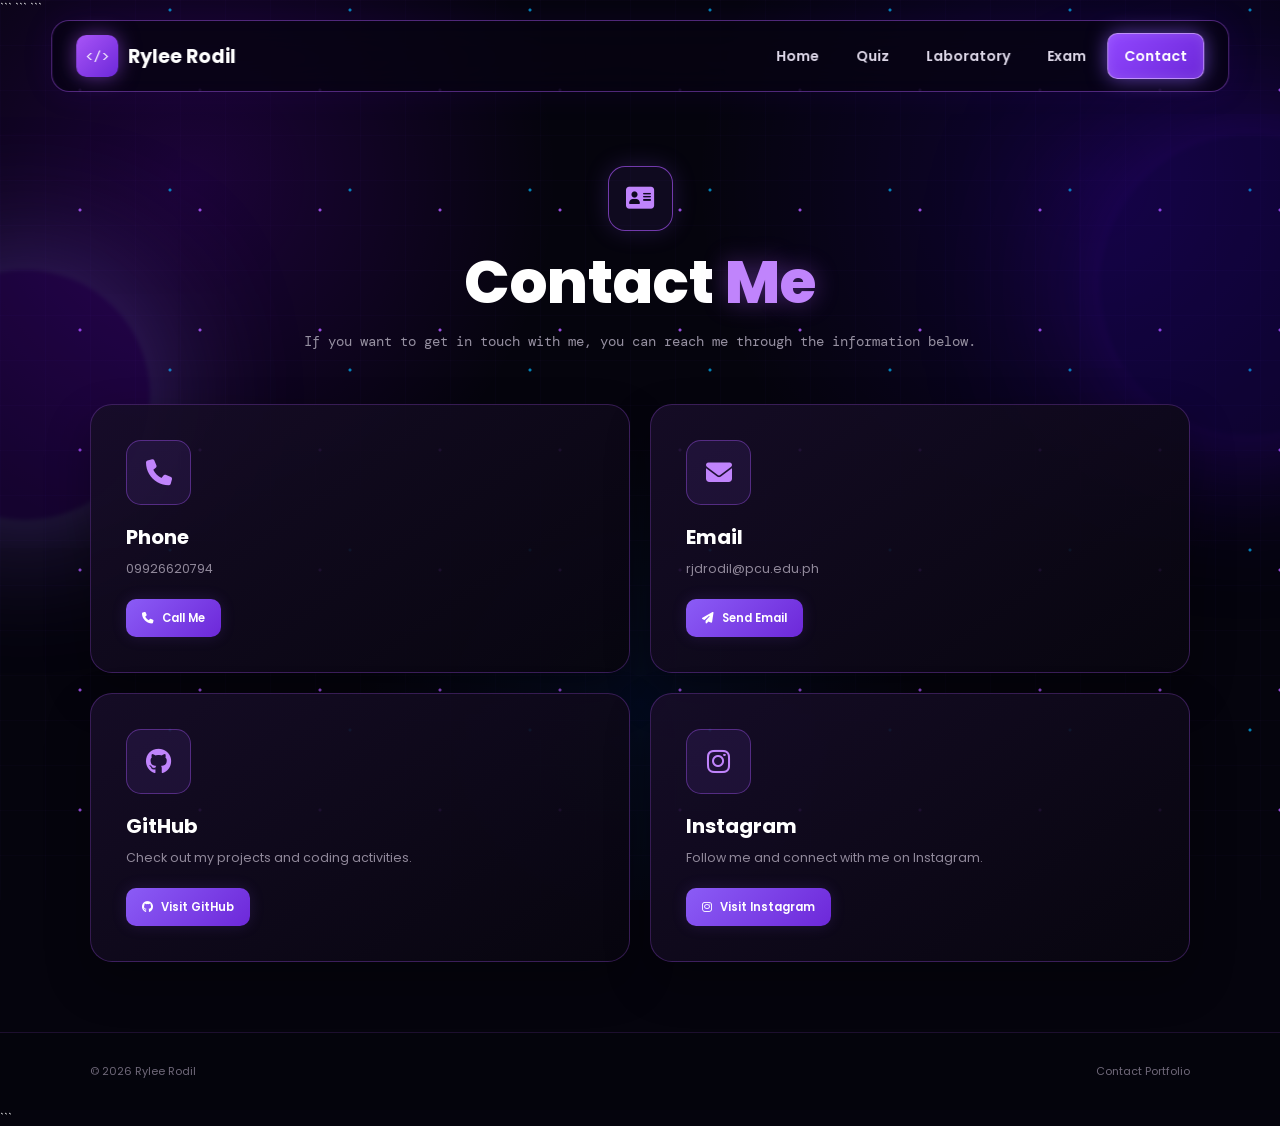
==== commit 5f1593f0: "BAGO" ====
--- a/contact.html
+++ b/contact.html
@@ -1,228 +1,219 @@
 <!DOCTYPE html>
+
 <html lang="en">
 
 <head>
 
-    <meta charset="UTF-8">
-    <meta name="viewport" content="width=device-width, initial-scale=1.0">
-
-    <link rel="stylesheet"
-        href="https://cdnjs.cloudflare.com/ajax/libs/font-awesome/6.5.2/css/all.min.css">
-
-    <link rel="stylesheet" href="style.css">
-
-    <title>Contact | Rylee Rodil</title>
+```
+<meta charset="UTF-8">
+<meta name="viewport" content="width=device-width, initial-scale=1.0">
+
+<link rel="stylesheet"
+    href="https://cdnjs.cloudflare.com/ajax/libs/font-awesome/6.5.2/css/all.min.css">
+
+<link rel="stylesheet" href="style.css">
+
+<title>Contact | Rylee Rodil</title>
+```
 
 </head>
 
 <body>
 
-    <div class="stars"></div>
-    <div class="glow-orb orb-one"></div>
-    <div class="glow-orb orb-two"</div>
-
-
-    
-        <a href="index.html" class="logo">
-
-            <span class="logo-icon">
-                &lt;/&gt;
-            </span>
-
-            <span>
-                Rylee Rodil
-            </span>
-
-        </a>
-
-
-        <nav>
-
-            <a href="index.html">
-                Home
-            </a>
-
-            <a href="quiz.html">
-                Quiz
-            </a>
-
-            <a href="laboratory.html">
-                Laboratory
-            </a>
-
-            <a href="exam.html">
-                Exam
-            </a>
-
-            <a href="contact.html" class="active">
-                Contact
-            </a>
-
-        </nav>
-
-    </header>
-
-
- 
-    <section class="portfolio-page contact-page">
-
-        <div class="page-title reveal-up">
-
-            <div class="page-icon">
-                <i class="fa-solid fa-address-card"></i>
-            </div>
-
-            <h1>
-                Contact <span>Me</span>
-            </h1>
-
-            <p>
-                If you want to get in touch with me,
-                you can reach me through the information below.
-            </p>
-
-        </div>
-
-
-        <div class="contact-container">
-
-
-           
-            <div class="contact-card reveal-up">
-
-                <div class="contact-icon">
-
-                    <i class="fa-solid fa-phone"></i>
-
-                </div>
-
-                <h2>
-                    Phone
-                </h2>
-
-                <p>
-                    09926620794
-                </p>
-
-                <a href="tel:09926620794"
-                    class="contact-button">
-
-                    <i class="fa-solid fa-phone"></i>
-
-                    Call Me
-
-                </a>
-
-            </div>
-
-
-            
-            <div class="contact-card reveal-up">
-
-                <div class="contact-icon">
-
-                    <i class="fa-solid fa-envelope"></i>
-
-                </div>
-
-                <h2>
-                    Email
-                </h2>
-
-                <p>
-                    rjdrodil@pcu.edu.ph
-                </p>
-
-                <a href="mailto:rjdrodil@pcu.edu.ph"
-                    class="contact-button">
-
-                    <i class="fa-solid fa-paper-plane"></i>
-
-                    Send Email
-
-                </a>
-
-            </div>
-
-
-
-            <div class="contact-card reveal-up">
-
-                <div class="contact-icon">
-
-                    <i class="fa-brands fa-github"></i>
-
-                </div>
-
-                <h2>
-                    GitHub
-                </h2>
-
-                <p>
-                    Check out my projects and coding activities.
-                </p>
-
-                <a href="https://github.com/rylerodil/MY-PORTFOLIO"
-                    target="_blank"
-                    class="contact-button">
-
-                    <i class="fa-brands fa-github"></i>
-
-                    Visit GitHub
-
-                </a>
-
-            </div>
-
-
-            
-            <div class="contact-card reveal-up">
-
-                <div class="contact-icon">
-
-                    <i class="fa-brands fa-instagram"></i>
-
-                </div>
-
-                <h2>
-                    Instagram
-                </h2>
-
-                <p>
-                    Follow me and connect with me on Instagram.
-                </p>
-
-                <a href="https://www.instagram.com/rjr.ryy/"
-                    target="_blank"
-                    class="contact-button">
-
-                    <i class="fa-brands fa-instagram"></i>
-
-                    Visit Instagram
-
-                </a>
-
-            </div>
-
-        </div>
-
-    </section>
-
-
-    <footer>
+```
+<div class="stars"></div>
+<div class="glow-orb orb-one"></div>
+<div class="glow-orb orb-two"></div>
+
+<header>
+
+    <a href="index.html" class="logo">
+
+        <span class="logo-icon">
+            &lt;/&gt;
+        </span>
+
+        <span>
+            Rylee Rodil
+        </span>
+
+    </a>
+
+    <nav>
+
+        <a href="index.html">
+            Home
+        </a>
+
+        <a href="quiz.html">
+            Quiz
+        </a>
+
+        <a href="laboratory.html">
+            Laboratory
+        </a>
+
+        <a href="exam.html">
+            Exam
+        </a>
+
+        <a href="contact.html" class="active">
+            Contact
+        </a>
+
+    </nav>
+
+</header>
+
+<section class="portfolio-page contact-page">
+
+    <div class="page-title reveal-up">
+
+        <div class="page-icon">
+            <i class="fa-solid fa-address-card"></i>
+        </div>
+
+        <h1>
+            Contact <span>Me</span>
+        </h1>
 
         <p>
-            © 2026 Rylee Rodil
+            If you want to get in touch with me,
+            you can reach me through the information below.
         </p>
 
-        <span>
-            Contact Portfolio
-        </span>
-
-    </footer>
-
-
-    <script src="script.js"></script>
+    </div>
+
+    <div class="contact-container">
+
+        <div class="contact-card reveal-up">
+
+            <div class="contact-icon">
+
+                <i class="fa-solid fa-phone"></i>
+
+            </div>
+
+            <h2>
+                Phone
+            </h2>
+
+            <p>
+                09926620794
+            </p>
+
+            <a href="tel:09926620794"
+                class="contact-button">
+
+                <i class="fa-solid fa-phone"></i>
+
+                Call Me
+
+            </a>
+
+        </div>
+
+        <div class="contact-card reveal-up">
+
+            <div class="contact-icon">
+
+                <i class="fa-solid fa-envelope"></i>
+
+            </div>
+
+            <h2>
+                Email
+            </h2>
+
+            <p>
+                rjdrodil@pcu.edu.ph
+            </p>
+
+            <a href="mailto:rjdrodil@pcu.edu.ph"
+                class="contact-button">
+
+                <i class="fa-solid fa-paper-plane"></i>
+
+                Send Email
+
+            </a>
+
+        </div>
+
+        <div class="contact-card reveal-up">
+
+            <div class="contact-icon">
+
+                <i class="fa-brands fa-github"></i>
+
+            </div>
+
+            <h2>
+                GitHub
+            </h2>
+
+            <p>
+                Check out my projects and coding activities.
+            </p>
+
+            <a href="https://github.com/rylerodil/MY-PORTFOLIO"
+                target="_blank"
+                class="contact-button">
+
+                <i class="fa-brands fa-github"></i>
+
+                Visit GitHub
+
+            </a>
+
+        </div>
+
+        <div class="contact-card reveal-up">
+
+            <div class="contact-icon">
+
+                <i class="fa-brands fa-instagram"></i>
+
+            </div>
+
+            <h2>
+                Instagram
+            </h2>
+
+            <p>
+                Follow me and connect with me on Instagram.
+            </p>
+
+            <a href="https://www.instagram.com/rjr.ryy/"
+                target="_blank"
+                class="contact-button">
+
+                <i class="fa-brands fa-instagram"></i>
+
+                Visit Instagram
+
+            </a>
+
+        </div>
+
+    </div>
+
+</section>
+
+<footer>
+
+    <p>
+        © 2026 Rylee Rodil
+    </p>
+
+    <span>
+        Contact Portfolio
+    </span>
+
+</footer>
+
+<script src="script.js"></script>
+```
 
 </body>
 
--- a/style.css
+++ b/style.css
@@ -1,9 +1,6 @@
 @import url('https://fonts.googleapis.com/css2?family=DM+Mono:wght@400;500&family=Poppins:wght@400;500;600;700;800&display=swap');
 
 
-/* =====================================================
-   RESET
-===================================================== */
 
 * {
     margin: 0;
@@ -79,9 +76,7 @@
 }
 
 
-/* =====================================================
-   STARS
-===================================================== */
+
 
 .stars {
     position: fixed;
@@ -180,9 +175,7 @@
 }
 
 
-/* =====================================================
-   HEADER
-===================================================== */
+
 
 header {
 
@@ -294,9 +287,7 @@
 }
 
 
-/* =====================================================
-   NAV
-===================================================== */
+
 
 nav {
 
@@ -400,9 +391,7 @@
 }
 
 
-/* =====================================================
-   GENERAL SECTION
-===================================================== */
+
 
 section {
 
@@ -418,9 +407,7 @@
 }
 
 
-/* =====================================================
-   HOME
-===================================================== */
+
 
 .home {
 
@@ -472,9 +459,7 @@
 }
 
 
-/* =====================================================
-   PROFILE
-===================================================== */
+
 
 .home-img {
 
@@ -631,9 +616,7 @@
 }
 
 
-/* =====================================================
-   ORBITS
-===================================================== */
+
 
 .profile-orbit {
 
@@ -695,9 +678,7 @@
 }
 
 
-/* =====================================================
-   PROFILE DOTS
-===================================================== */
+
 
 .profile-dot {
 
@@ -749,9 +730,7 @@
 }
 
 
-/* =====================================================
-   HOME CONTENT
-===================================================== */
+
 
 .home-content {
     position: relative;
@@ -925,9 +904,7 @@
 }
 
 
-/* =====================================================
-   SOCIAL ICONS
-===================================================== */
+
 
 .social-icons {
 
@@ -1020,9 +997,7 @@
 }
 
 
-/* =====================================================
-   ABOUT
-===================================================== */
+
 
 .about-section {
 
@@ -1167,9 +1142,7 @@
 }
 
 
-/* =====================================================
-   CODING PANEL
-===================================================== */
+
 
 .coding-panel {
 
@@ -1453,9 +1426,7 @@
 }
 
 
-/* =====================================================
-   ABOUT TAGS
-===================================================== */
+
 
 .about-tags {
 
@@ -1558,9 +1529,7 @@
 }
 
 
-/* =====================================================
-   PORTFOLIO PAGES
-===================================================== */
+
 
 .portfolio-page {
 
@@ -1570,9 +1539,7 @@
 }
 
 
-/* =====================================================
-   PAGE TITLE
-===================================================== */
+
 
 .page-title {
 
@@ -1652,9 +1619,7 @@
 }
 
 
-/* =====================================================
-   TOOLBAR
-===================================================== */
+
 
 .file-toolbar {
 
@@ -1698,9 +1663,7 @@
 }
 
 
-/* =====================================================
-   UPLOAD BUTTON
-===================================================== */
+
 
 .upload-button {
 
@@ -1797,9 +1760,6 @@
 }
 
 
-/* =====================================================
-   FILE GRID
-===================================================== */
 
 .file-grid {
 
@@ -1816,9 +1776,7 @@
 }
 
 
-/* =====================================================
-   FILE CARD
-===================================================== */
+
 
 .file-card {
 
@@ -1903,9 +1861,7 @@
 }
 
 
-/* =====================================================
-   FILE ICON
-===================================================== */
+
 
 .file-icon {
 
@@ -1980,9 +1936,7 @@
 }
 
 
-/* =====================================================
-   FILE BUTTONS
-===================================================== */
+
 
 .file-actions {
 
@@ -2067,10 +2021,6 @@
         rgba(239, 68, 68, .25);
 }
 
-
-/* =====================================================
-   EMPTY
-===================================================== */
 
 .empty-state {
 
@@ -2129,9 +2079,7 @@
 }
 
 
-/* =====================================================
-   MODAL
-===================================================== */
+
 
 .file-modal {
 
@@ -2388,9 +2336,7 @@
 }
 
 
-/* =====================================================
-   CONTACT
-===================================================== */
+
 
 .contact-container {
 
@@ -2562,9 +2508,7 @@
 }
 
 
-/* =====================================================
-   FOOTER
-===================================================== */
+
 
 footer {
 
@@ -2590,9 +2534,6 @@
 }
 
 
-/* =====================================================
-   ANIMATIONS
-===================================================== */
 
 @keyframes headerIn {
 
@@ -2985,9 +2926,7 @@
 }
 
 
-/* =====================================================
-   SCROLL REVEAL
-===================================================== */
+
 
 .reveal-up,
 .reveal-left,
@@ -3015,9 +2954,7 @@
 }
 
 
-/* =====================================================
-   TABLET
-===================================================== */
+
 
 @media (max-width: 1000px) {
 
@@ -3084,9 +3021,7 @@
 }
 
 
-/* =====================================================
-   MOBILE
-===================================================== */
+
 
 @media (max-width: 650px) {
 
@@ -3357,9 +3292,7 @@
 }
 
 
-/* =====================================================
-   REDUCED MOTION
-===================================================== */
+
 
 @media (prefers-reduced-motion: reduce) {
 
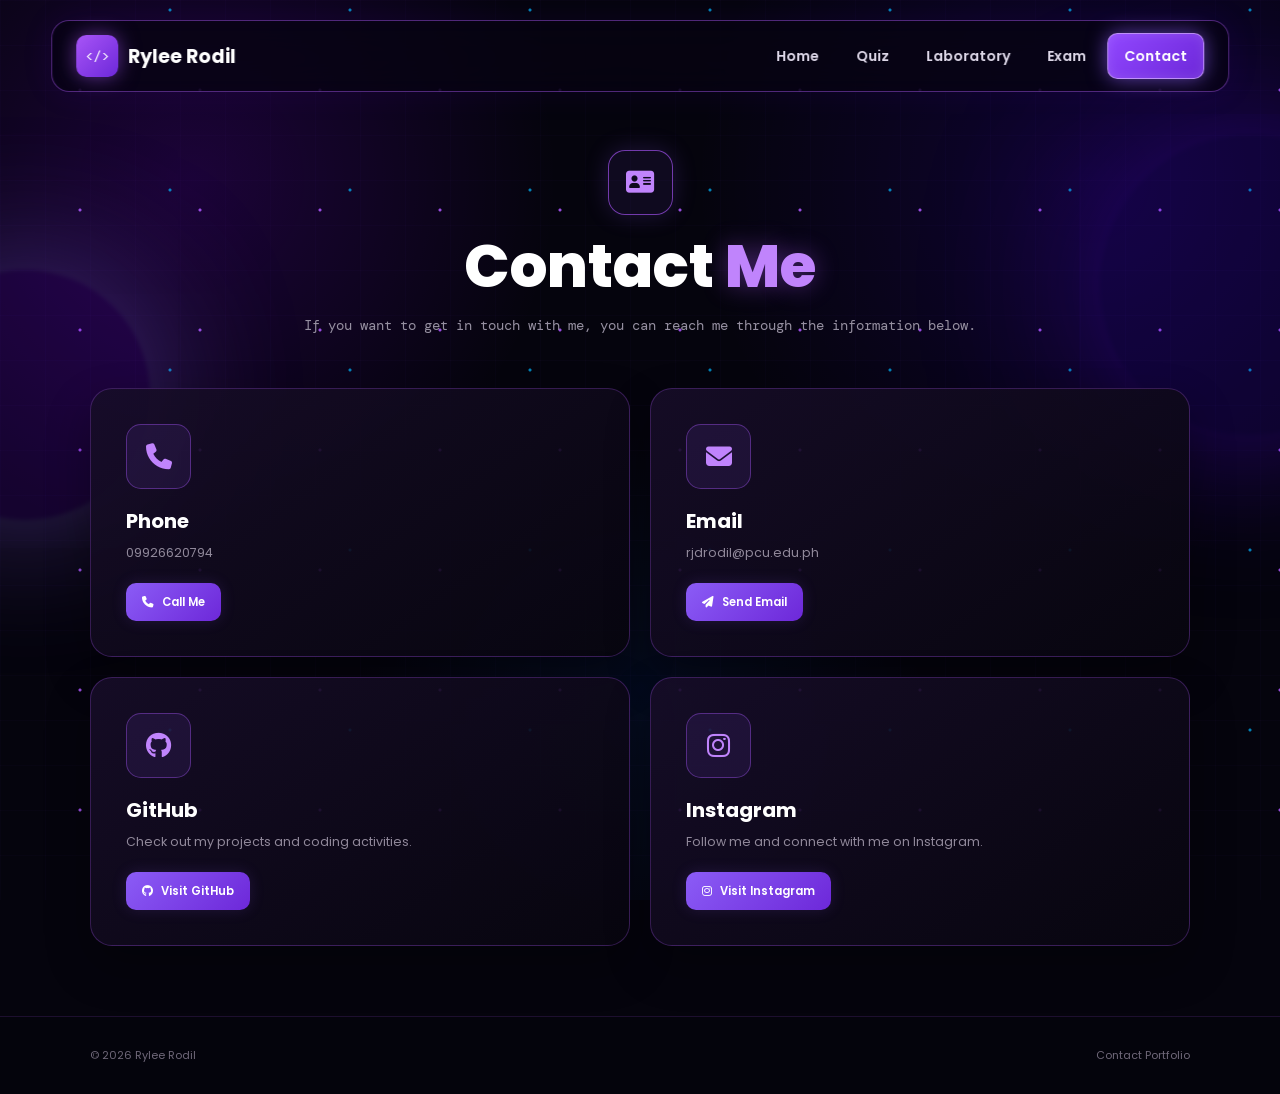
==== commit fbeea335: "Update contact.html" ====
--- a/contact.html
+++ b/contact.html
@@ -4,216 +4,204 @@
 
 <head>
 
-```
-<meta charset="UTF-8">
-<meta name="viewport" content="width=device-width, initial-scale=1.0">
-
-<link rel="stylesheet"
-    href="https://cdnjs.cloudflare.com/ajax/libs/font-awesome/6.5.2/css/all.min.css">
-
-<link rel="stylesheet" href="style.css">
-
-<title>Contact | Rylee Rodil</title>
-```
+    <meta charset="UTF-8">
+    <meta name="viewport" content="width=device-width, initial-scale=1.0">
+
+    <link rel="stylesheet"
+        href="https://cdnjs.cloudflare.com/ajax/libs/font-awesome/6.5.2/css/all.min.css">
+
+    <link rel="stylesheet" href="style.css">
+
+    <title>Contact | Rylee Rodil</title>
 
 </head>
 
 <body>
 
-```
-<div class="stars"></div>
-<div class="glow-orb orb-one"></div>
-<div class="glow-orb orb-two"></div>
-
-<header>
-
-    <a href="index.html" class="logo">
-
-        <span class="logo-icon">
-            &lt;/&gt;
+    <div class="stars"></div>
+    <div class="glow-orb orb-one"></div>
+    <div class="glow-orb orb-two"></div>
+
+    <header>
+
+        <a href="index.html" class="logo">
+
+            <span class="logo-icon">
+                &lt;/&gt;
+            </span>
+
+            <span>
+                Rylee Rodil
+            </span>
+
+        </a>
+
+        <nav>
+
+            <a href="index.html">
+                Home
+            </a>
+
+            <a href="quiz.html">
+                Quiz
+            </a>
+
+            <a href="laboratory.html">
+                Laboratory
+            </a>
+
+            <a href="exam.html">
+                Exam
+            </a>
+
+            <a href="contact.html" class="active">
+                Contact
+            </a>
+
+        </nav>
+
+    </header>
+
+    <section class="portfolio-page contact-page">
+
+        <div class="page-title reveal-up">
+
+            <div class="page-icon">
+                <i class="fa-solid fa-address-card"></i>
+            </div>
+
+            <h1>
+                Contact <span>Me</span>
+            </h1>
+
+            <p>
+                If you want to get in touch with me,
+                you can reach me through the information below.
+            </p>
+
+        </div>
+
+        <div class="contact-container">
+
+            <div class="contact-card reveal-up">
+
+                <div class="contact-icon">
+                    <i class="fa-solid fa-phone"></i>
+                </div>
+
+                <h2>
+                    Phone
+                </h2>
+
+                <p>
+                    09926620794
+                </p>
+
+                <a href="tel:09926620794"
+                    class="contact-button">
+
+                    <i class="fa-solid fa-phone"></i>
+
+                    Call Me
+
+                </a>
+
+            </div>
+
+            <div class="contact-card reveal-up">
+
+                <div class="contact-icon">
+                    <i class="fa-solid fa-envelope"></i>
+                </div>
+
+                <h2>
+                    Email
+                </h2>
+
+                <p>
+                    rjdrodil@pcu.edu.ph
+                </p>
+
+                <a href="mailto:rjdrodil@pcu.edu.ph"
+                    class="contact-button">
+
+                    <i class="fa-solid fa-paper-plane"></i>
+
+                    Send Email
+
+                </a>
+
+            </div>
+
+            <div class="contact-card reveal-up">
+
+                <div class="contact-icon">
+                    <i class="fa-brands fa-github"></i>
+                </div>
+
+                <h2>
+                    GitHub
+                </h2>
+
+                <p>
+                    Check out my projects and coding activities.
+                </p>
+
+                <a href="https://github.com/rylerodil/MY-PORTFOLIO"
+                    target="_blank"
+                    class="contact-button">
+
+                    <i class="fa-brands fa-github"></i>
+
+                    Visit GitHub
+
+                </a>
+
+            </div>
+
+            <div class="contact-card reveal-up">
+
+                <div class="contact-icon">
+                    <i class="fa-brands fa-instagram"></i>
+                </div>
+
+                <h2>
+                    Instagram
+                </h2>
+
+                <p>
+                    Follow me and connect with me on Instagram.
+                </p>
+
+                <a href="https://www.instagram.com/rjr.ryy/"
+                    target="_blank"
+                    class="contact-button">
+
+                    <i class="fa-brands fa-instagram"></i>
+
+                    Visit Instagram
+
+                </a>
+
+            </div>
+
+        </div>
+
+    </section>
+
+    <footer>
+
+        <p>
+            © 2026 Rylee Rodil
+        </p>
+
+        <span>
+            Contact Portfolio
         </span>
 
-        <span>
-            Rylee Rodil
-        </span>
-
-    </a>
-
-    <nav>
-
-        <a href="index.html">
-            Home
-        </a>
-
-        <a href="quiz.html">
-            Quiz
-        </a>
-
-        <a href="laboratory.html">
-            Laboratory
-        </a>
-
-        <a href="exam.html">
-            Exam
-        </a>
-
-        <a href="contact.html" class="active">
-            Contact
-        </a>
-
-    </nav>
-
-</header>
-
-<section class="portfolio-page contact-page">
-
-    <div class="page-title reveal-up">
-
-        <div class="page-icon">
-            <i class="fa-solid fa-address-card"></i>
-        </div>
-
-        <h1>
-            Contact <span>Me</span>
-        </h1>
-
-        <p>
-            If you want to get in touch with me,
-            you can reach me through the information below.
-        </p>
-
-    </div>
-
-    <div class="contact-container">
-
-        <div class="contact-card reveal-up">
-
-            <div class="contact-icon">
-
-                <i class="fa-solid fa-phone"></i>
-
-            </div>
-
-            <h2>
-                Phone
-            </h2>
-
-            <p>
-                09926620794
-            </p>
-
-            <a href="tel:09926620794"
-                class="contact-button">
-
-                <i class="fa-solid fa-phone"></i>
-
-                Call Me
-
-            </a>
-
-        </div>
-
-        <div class="contact-card reveal-up">
-
-            <div class="contact-icon">
-
-                <i class="fa-solid fa-envelope"></i>
-
-            </div>
-
-            <h2>
-                Email
-            </h2>
-
-            <p>
-                rjdrodil@pcu.edu.ph
-            </p>
-
-            <a href="mailto:rjdrodil@pcu.edu.ph"
-                class="contact-button">
-
-                <i class="fa-solid fa-paper-plane"></i>
-
-                Send Email
-
-            </a>
-
-        </div>
-
-        <div class="contact-card reveal-up">
-
-            <div class="contact-icon">
-
-                <i class="fa-brands fa-github"></i>
-
-            </div>
-
-            <h2>
-                GitHub
-            </h2>
-
-            <p>
-                Check out my projects and coding activities.
-            </p>
-
-            <a href="https://github.com/rylerodil/MY-PORTFOLIO"
-                target="_blank"
-                class="contact-button">
-
-                <i class="fa-brands fa-github"></i>
-
-                Visit GitHub
-
-            </a>
-
-        </div>
-
-        <div class="contact-card reveal-up">
-
-            <div class="contact-icon">
-
-                <i class="fa-brands fa-instagram"></i>
-
-            </div>
-
-            <h2>
-                Instagram
-            </h2>
-
-            <p>
-                Follow me and connect with me on Instagram.
-            </p>
-
-            <a href="https://www.instagram.com/rjr.ryy/"
-                target="_blank"
-                class="contact-button">
-
-                <i class="fa-brands fa-instagram"></i>
-
-                Visit Instagram
-
-            </a>
-
-        </div>
-
-    </div>
-
-</section>
-
-<footer>
-
-    <p>
-        © 2026 Rylee Rodil
-    </p>
-
-    <span>
-        Contact Portfolio
-    </span>
-
-</footer>
-
-<script src="script.js"></script>
-```
+    </footer>
+
+    <script src="script.js"></script>
 
 </body>
 
